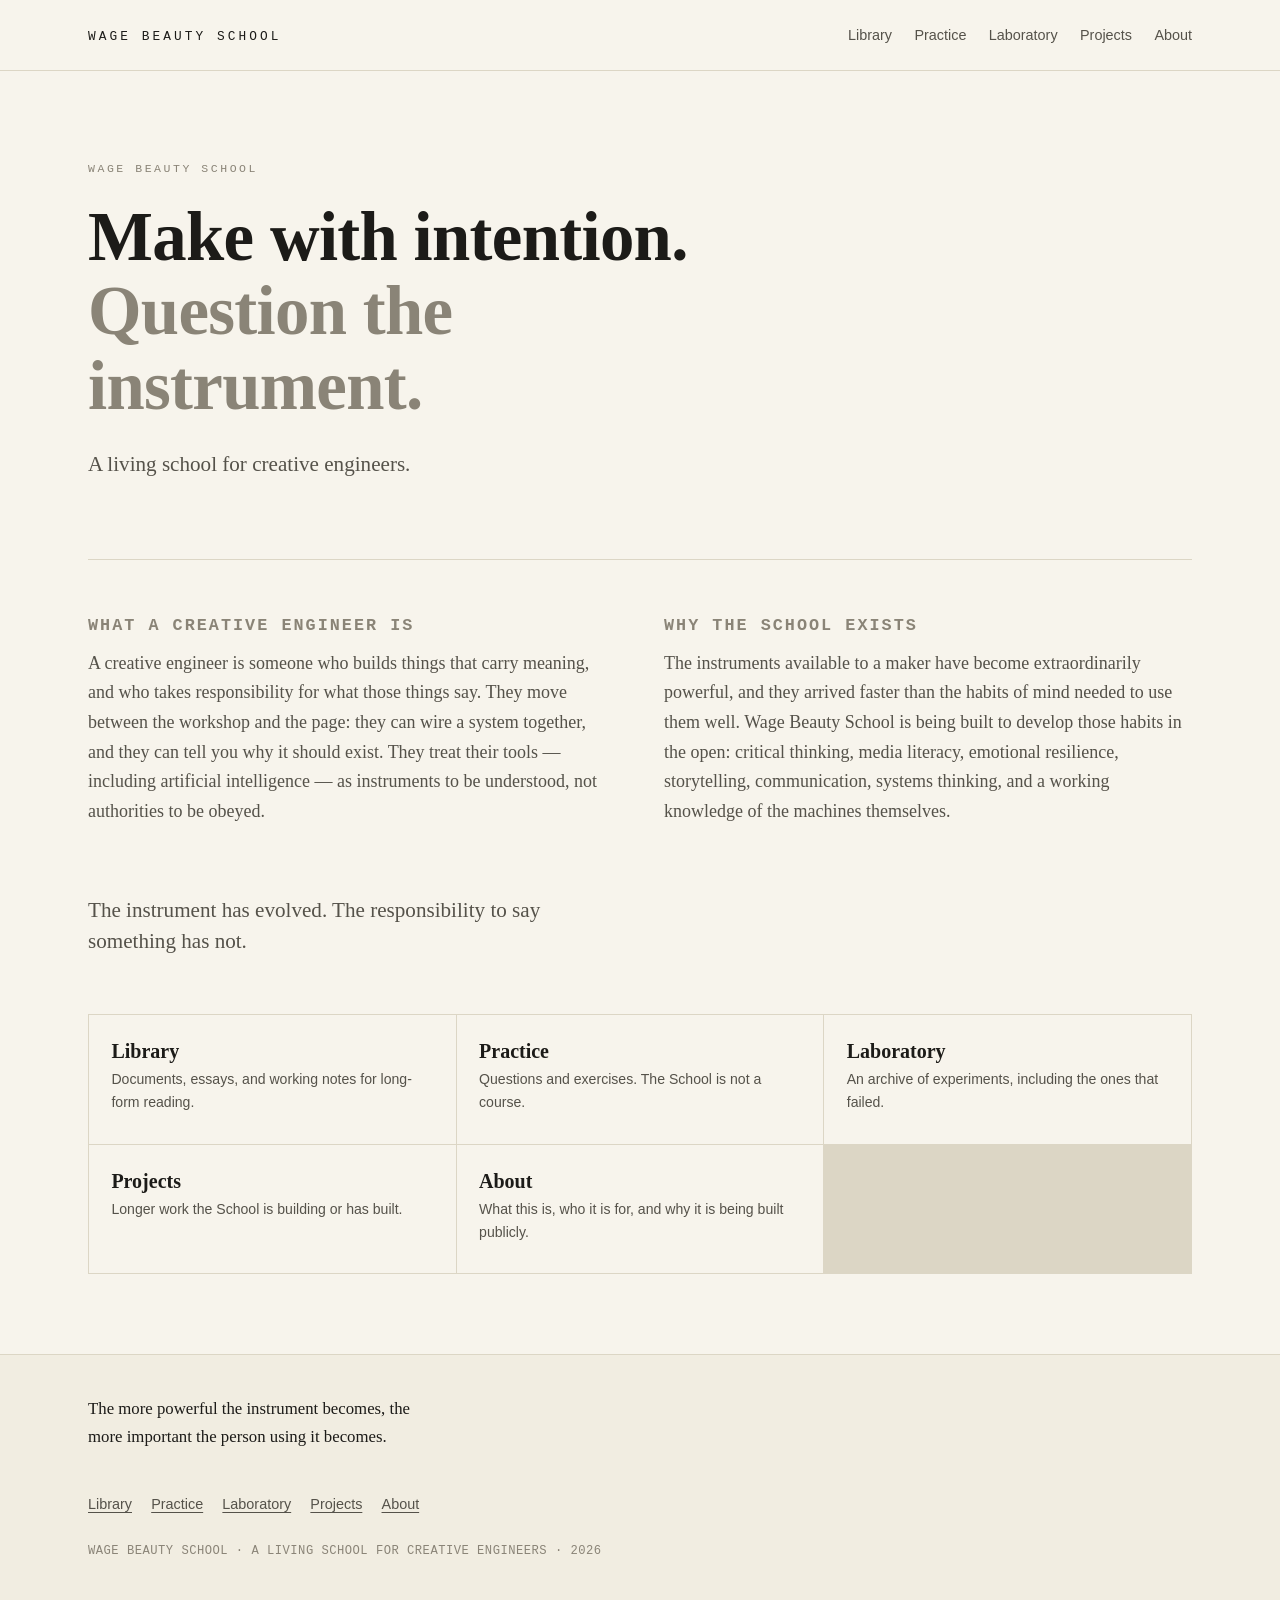
==== index.html @ 3e900251 "Build the first digital home of Wage Beauty School Static-first site: hand-written HTML, one stylesh" ====
<!DOCTYPE html>
<html lang="en" class="no-js">
<head>
  <meta charset="utf-8">
  <meta name="viewport" content="width=device-width, initial-scale=1">
  <link rel="icon" href="favicon.svg" type="image/svg+xml">
  <title>Wage Beauty School</title>
  <meta name="description" content="A living school for creative engineers — concerned with critical thinking, media literacy, emotional resilience, storytelling, systems thinking, and the responsible use of powerful instruments.">
  <link rel="stylesheet" href="css/style.css">
  <script>document.documentElement.classList.replace("no-js", "js");</script>
</head>
<body>
  <a class="skip-link" href="#main">Skip to content</a>

  <header class="site-header">
    <div class="site-header__inner">
      <a class="wordmark" href="index.html">Wage Beauty School</a>
      <button class="nav-toggle" type="button" aria-expanded="false" aria-controls="site-nav">Menu</button>
      <nav class="site-nav" id="site-nav" aria-label="Primary">
        <ul>
          <li><a href="library.html">Library</a></li>
          <li><a href="practice.html">Practice</a></li>
          <li><a href="laboratory.html">Laboratory</a></li>
          <li><a href="projects.html">Projects</a></li>
          <li><a href="about.html">About</a></li>
        </ul>
      </nav>
    </div>
  </header>

  <main id="main">
    <div class="wrap">
      <section class="hero">
        <p class="kicker">Wage Beauty School</p>
        <h1>Make with intention.<span class="soft">Question the instrument.</span></h1>
        <p class="lede">A living school for creative engineers.</p>
      </section>

      <div class="home-grid">
        <div class="home-block">
          <h2>What a creative engineer is</h2>
          <p>A creative engineer is someone who builds things that carry meaning, and who
          takes responsibility for what those things say. They move between the workshop and
          the page: they can wire a system together, and they can tell you why it should
          exist. They treat their tools — including artificial intelligence — as instruments
          to be understood, not authorities to be obeyed.</p>
        </div>
        <div class="home-block">
          <h2>Why the School exists</h2>
          <p>The instruments available to a maker have become extraordinarily powerful, and
          they arrived faster than the habits of mind needed to use them well. Wage Beauty
          School is being built to develop those habits in the open: critical thinking, media
          literacy, emotional resilience, storytelling, communication, systems thinking, and
          a working knowledge of the machines themselves.</p>
        </div>
      </div>

      <p class="lede pull">
        The instrument has evolved. The responsibility to say something has not.
      </p>

      <nav class="nav-cards" aria-label="Sections of the School">
        <a class="nav-card" href="library.html">
          <h3>Library</h3>
          <p>Documents, essays, and working notes for long-form reading.</p>
        </a>
        <a class="nav-card" href="practice.html">
          <h3>Practice</h3>
          <p>Questions and exercises. The School is not a course.</p>
        </a>
        <a class="nav-card" href="laboratory.html">
          <h3>Laboratory</h3>
          <p>An archive of experiments, including the ones that failed.</p>
        </a>
        <a class="nav-card" href="projects.html">
          <h3>Projects</h3>
          <p>Longer work the School is building or has built.</p>
        </a>
        <a class="nav-card" href="about.html">
          <h3>About</h3>
          <p>What this is, who it is for, and why it is being built publicly.</p>
        </a>
      </nav>
    </div>
  </main>

  <footer class="site-footer">
    <div class="site-footer__inner">
      <p class="creed">The more powerful the instrument becomes, the more important the person using it becomes.</p>
      <nav aria-label="Footer">
        <ul>
          <li><a href="library.html">Library</a></li>
          <li><a href="practice.html">Practice</a></li>
          <li><a href="laboratory.html">Laboratory</a></li>
          <li><a href="projects.html">Projects</a></li>
          <li><a href="about.html">About</a></li>
        </ul>
      </nav>
      <p class="meta-line">Wage Beauty School · A living school for creative engineers · <span data-year>2026</span></p>
    </div>
  </footer>

  <script src="js/main.js"></script>
</body>
</html>
---- css/style.css ----
/* =========================================================================
   Wage Beauty School — stylesheet
   One file. Plain CSS. No build step. Edit freely.
   Sections: tokens · reset · typography · layout · header · footer ·
             prose · listings · filters · entry · home · utilities · print
   ========================================================================= */

/* ---------- tokens ------------------------------------------------------- */
:root {
  --paper:       #f7f4ec;
  --paper-panel: #f1ede1;
  --paper-sink:  #ebe6d8;
  --ink:         #1c1b18;
  --ink-soft:    #55524a;
  --ink-faint:   #8a8477;
  --rule:        #dcd6c5;
  --rule-strong: #c7c0aa;
  --accent:      #8a3324;
  --accent-weak: #a8503f;
  --focus:       #1f5fae;

  --serif: "Iowan Old Style", "Palatino Linotype", Palatino, "Book Antiqua", Georgia, "Times New Roman", serif;
  --sans:  "Inter", -apple-system, BlinkMacSystemFont, "Segoe UI", Roboto, "Helvetica Neue", Arial, sans-serif;
  --mono:  "SFMono-Regular", "SF Mono", "JetBrains Mono", Menlo, Consolas, "Liberation Mono", monospace;

  --measure: 66ch;
  --page-max: 72rem;
  --step: 1.5rem;

  color-scheme: light dark;
}

@media (prefers-color-scheme: dark) {
  :root {
    --paper:       #15140f;
    --paper-panel: #1d1b14;
    --paper-sink:  #24211a;
    --ink:         #e9e4d5;
    --ink-soft:    #ada695;
    --ink-faint:   #7c7666;
    --rule:        #322e24;
    --rule-strong: #423d30;
    --accent:      #dc8b70;
    --accent-weak: #c9765b;
    --focus:       #7db3f0;
  }
}

/* ---------- reset ------------------------------------------------------- */
*, *::before, *::after { box-sizing: border-box; }
html { -webkit-text-size-adjust: 100%; }
body {
  margin: 0;
  background: var(--paper);
  color: var(--ink);
  font-family: var(--serif);
  font-size: 1.125rem;
  line-height: 1.65;
  font-kerning: normal;
  text-rendering: optimizeLegibility;
  -webkit-font-smoothing: antialiased;
}
h1, h2, h3, h4, h5, h6 { font-weight: 600; line-height: 1.15; margin: 0 0 0.5em; }
p { margin: 0 0 1.1em; }
img { max-width: 100%; height: auto; }
a { color: inherit; text-decoration-thickness: 1px; text-underline-offset: 0.18em; }
a:hover { color: var(--accent); }
:focus-visible {
  outline: 2px solid var(--focus);
  outline-offset: 3px;
  border-radius: 1px;
}
hr {
  border: 0;
  border-top: 1px solid var(--rule);
  margin: var(--step) 0;
}
::selection { background: var(--accent); color: var(--paper); }

/* ---------- typographic helpers -------------------------------------- */
.kicker {
  font-family: var(--mono);
  font-size: 0.72rem;
  letter-spacing: 0.22em;
  text-transform: uppercase;
  color: var(--ink-faint);
  margin: 0 0 1.4rem;
}
.lede {
  font-size: 1.32rem;
  line-height: 1.5;
  color: var(--ink-soft);
}
.meta-line {
  font-family: var(--mono);
  font-size: 0.76rem;
  letter-spacing: 0.04em;
  color: var(--ink-faint);
  text-transform: uppercase;
}

/* ---------- layout --------------------------------------------------- */
.skip-link {
  position: absolute;
  left: -999px;
  top: 0;
  background: var(--ink);
  color: var(--paper);
  padding: 0.6rem 1rem;
  font-family: var(--sans);
  font-size: 0.9rem;
  z-index: 100;
}
.skip-link:focus { left: 0.5rem; top: 0.5rem; }

.wrap {
  width: 100%;
  max-width: var(--page-max);
  margin: 0 auto;
  padding: 0 1.5rem;
}
.wrap--reading { max-width: 44rem; }

main { display: block; padding: 3.5rem 0 5rem; }

.section-rule {
  border: 0;
  border-top: 1px solid var(--rule);
  margin: 3rem 0;
}

/* ---------- header / nav ------------------------------------------- */
.site-header {
  border-bottom: 1px solid var(--rule);
  background: var(--paper);
}
.site-header__inner {
  display: flex;
  align-items: baseline;
  justify-content: space-between;
  gap: 1.5rem;
  padding: 1.25rem 1.5rem;
  max-width: var(--page-max);
  margin: 0 auto;
  flex-wrap: wrap;
}
.wordmark {
  font-family: var(--mono);
  font-size: 0.8rem;
  letter-spacing: 0.24em;
  text-transform: uppercase;
  text-decoration: none;
  color: var(--ink);
  white-space: nowrap;
}
.wordmark:hover { color: var(--accent); }

.site-nav ul {
  list-style: none;
  display: flex;
  gap: 1.4rem;
  margin: 0;
  padding: 0;
  flex-wrap: wrap;
}
.site-nav a {
  font-family: var(--sans);
  font-size: 0.9rem;
  text-decoration: none;
  color: var(--ink-soft);
  padding-bottom: 2px;
  border-bottom: 1px solid transparent;
}
.site-nav a:hover { color: var(--accent); }
.site-nav a[aria-current="page"] {
  color: var(--ink);
  border-bottom-color: var(--accent);
}

.nav-toggle { display: none; }

/* ---------- footer ------------------------------------------------- */
.site-footer {
  border-top: 1px solid var(--rule);
  background: var(--paper-panel);
  font-family: var(--sans);
  font-size: 0.9rem;
  color: var(--ink-soft);
}
.site-footer__inner {
  max-width: var(--page-max);
  margin: 0 auto;
  padding: 2.5rem 1.5rem 3rem;
  display: grid;
  gap: 1.5rem;
}
.site-footer .creed {
  font-family: var(--serif);
  font-size: 1.05rem;
  color: var(--ink);
  max-width: 40ch;
}
.site-footer nav ul {
  list-style: none;
  margin: 0;
  padding: 0;
  display: flex;
  flex-wrap: wrap;
  gap: 1.2rem;
}
.site-footer a { color: var(--ink-soft); }

/* ---------- prose (long-form reading) ---------------------------- */
.prose {
  max-width: var(--measure);
}
.prose > * + * { margin-top: 1.1em; }
.prose h2 {
  font-size: 1.5rem;
  margin-top: 2.4em;
  padding-top: 0.2em;
}
.prose h3 {
  font-size: 1.2rem;
  margin-top: 2em;
}
.prose h2:first-child, .prose h3:first-child { margin-top: 0; }
.prose a { color: var(--accent); }
.prose blockquote {
  margin: 1.6em 0;
  padding-left: 1.2rem;
  border-left: 2px solid var(--accent);
  color: var(--ink-soft);
  font-style: italic;
}
.prose ul, .prose ol { padding-left: 1.3rem; }
.prose li { margin: 0.3em 0; }
.prose li::marker { color: var(--ink-faint); }
.prose code {
  font-family: var(--mono);
  font-size: 0.86em;
  background: var(--paper-sink);
  padding: 0.1em 0.35em;
  border-radius: 2px;
}
.prose pre {
  font-family: var(--mono);
  font-size: 0.85rem;
  line-height: 1.5;
  background: var(--paper-sink);
  border: 1px solid var(--rule);
  padding: 1rem 1.1rem;
  overflow-x: auto;
}
.prose pre code { background: none; padding: 0; }
.prose hr { margin: 2.4em 0; }
.prose img { border: 1px solid var(--rule); }

/* ---------- listings --------------------------------------------- */
.page-head { margin-bottom: 2.5rem; }
.page-head h1 { font-size: clamp(2rem, 5vw, 2.9rem); }
.page-head .lede { margin-top: 0.8rem; max-width: 46ch; }

.entry-list {
  list-style: none;
  margin: 0;
  padding: 0;
  border-top: 1px solid var(--rule);
}
.entry-card {
  border-bottom: 1px solid var(--rule);
  padding: 1.6rem 0;
}
.entry-card a.entry-card__link {
  text-decoration: none;
  display: block;
  color: inherit;
}
.entry-card a.entry-card__link:hover .entry-card__title {
  color: var(--accent);
  text-decoration: underline;
  text-underline-offset: 0.2em;
}
.entry-card__title {
  font-size: 1.4rem;
  margin: 0 0 0.35rem;
}
.entry-card__desc {
  margin: 0.5rem 0 0.7rem;
  color: var(--ink-soft);
  max-width: 60ch;
}
.entry-card__meta {
  display: flex;
  flex-wrap: wrap;
  gap: 0.5rem 1rem;
  align-items: center;
  font-family: var(--mono);
  font-size: 0.72rem;
  letter-spacing: 0.06em;
  text-transform: uppercase;
  color: var(--ink-faint);
}

/* status tag */
.tag {
  display: inline-block;
  font-family: var(--mono);
  font-size: 0.68rem;
  letter-spacing: 0.1em;
  text-transform: uppercase;
  padding: 0.18em 0.5em;
  border: 1px solid var(--rule-strong);
  color: var(--ink-soft);
  white-space: nowrap;
}
.tag--accent { border-color: var(--accent); color: var(--accent); }

/* ---------- filters / search ------------------------------------ */
.filters {
  display: grid;
  gap: 1.2rem;
  margin-bottom: 2rem;
  padding-bottom: 1.6rem;
  border-bottom: 1px solid var(--rule);
}
.search-field label {
  display: block;
  font-family: var(--mono);
  font-size: 0.72rem;
  letter-spacing: 0.12em;
  text-transform: uppercase;
  color: var(--ink-faint);
  margin-bottom: 0.45rem;
}
.search-field input {
  width: 100%;
  font-family: var(--serif);
  font-size: 1.05rem;
  padding: 0.6rem 0.7rem;
  background: var(--paper-panel);
  border: 1px solid var(--rule-strong);
  color: var(--ink);
}
.search-field input::placeholder { color: var(--ink-faint); }

.category-filter {
  display: flex;
  flex-wrap: wrap;
  gap: 0.5rem;
}
.category-filter button {
  font-family: var(--sans);
  font-size: 0.82rem;
  padding: 0.35rem 0.7rem;
  background: transparent;
  border: 1px solid var(--rule-strong);
  color: var(--ink-soft);
  cursor: pointer;
}
.category-filter button:hover { border-color: var(--ink-soft); color: var(--ink); }
.category-filter button[aria-pressed="true"] {
  background: var(--ink);
  border-color: var(--ink);
  color: var(--paper);
}

.result-count {
  font-family: var(--mono);
  font-size: 0.74rem;
  letter-spacing: 0.06em;
  text-transform: uppercase;
  color: var(--ink-faint);
  margin-bottom: 1rem;
}
.empty-state {
  padding: 2.5rem 0;
  color: var(--ink-soft);
  font-style: italic;
}

/* ---------- single entry --------------------------------------- */
.entry-header {
  margin-bottom: 2.5rem;
  padding-bottom: 1.8rem;
  border-bottom: 1px solid var(--rule);
}
.entry-header h1 {
  font-size: clamp(1.9rem, 4.5vw, 2.7rem);
  margin-bottom: 0.9rem;
}
.entry-header .dl {
  display: grid;
  grid-template-columns: max-content 1fr;
  gap: 0.35rem 1.2rem;
  font-family: var(--mono);
  font-size: 0.76rem;
  letter-spacing: 0.04em;
  text-transform: uppercase;
  color: var(--ink-faint);
  margin: 1.2rem 0 0;
}
.entry-header .dl dt { color: var(--ink-faint); }
.entry-header .dl dd { margin: 0; color: var(--ink-soft); }

.related {
  margin-top: 3.5rem;
  padding-top: 1.8rem;
  border-top: 1px solid var(--rule);
}
.related h2 {
  font-family: var(--mono);
  font-size: 0.78rem;
  letter-spacing: 0.14em;
  text-transform: uppercase;
  color: var(--ink-faint);
  margin-bottom: 1rem;
}
.related ul { list-style: none; margin: 0; padding: 0; }
.related li { padding: 0.55rem 0; border-bottom: 1px solid var(--rule); }
.related li:first-child { border-top: 1px solid var(--rule); }
.related a { text-decoration: none; color: var(--ink); }
.related a:hover { color: var(--accent); text-decoration: underline; }
.related .related__where {
  font-family: var(--mono);
  font-size: 0.68rem;
  letter-spacing: 0.08em;
  text-transform: uppercase;
  color: var(--ink-faint);
  margin-left: 0.5rem;
}

.back-link {
  font-family: var(--sans);
  font-size: 0.88rem;
  text-decoration: none;
  color: var(--ink-soft);
  display: inline-block;
  margin-bottom: 2rem;
}
.back-link:hover { color: var(--accent); }
.back-link::before { content: "\2190\00a0"; }

/* ---------- home ---------------------------------------------- */
.hero {
  padding: 2rem 0 3.5rem;
  border-bottom: 1px solid var(--rule);
}
.hero h1 {
  font-size: clamp(2.4rem, 7vw, 4.3rem);
  line-height: 1.08;
  letter-spacing: -0.01em;
  margin: 0;
  max-width: 18ch;
}
.hero h1 .soft { color: var(--ink-faint); display: block; }
.hero .lede { margin-top: 1.6rem; max-width: 42ch; }
.pull { margin-top: 3rem; max-width: 44ch; }

.home-grid {
  display: grid;
  gap: 2.5rem 3rem;
  grid-template-columns: 1fr;
  margin-top: 3.5rem;
}
@media (min-width: 46rem) {
  .home-grid { grid-template-columns: 1fr 1fr; }
}
.home-block h2 {
  font-size: 1.05rem;
  font-family: var(--mono);
  letter-spacing: 0.12em;
  text-transform: uppercase;
  color: var(--ink-faint);
  margin-bottom: 0.8rem;
}
.home-block p { color: var(--ink-soft); }

.nav-cards {
  display: grid;
  gap: 1px;
  background: var(--rule);
  border: 1px solid var(--rule);
  margin-top: 3.5rem;
}
@media (min-width: 40rem) {
  .nav-cards { grid-template-columns: repeat(3, 1fr); }
}
.nav-card {
  background: var(--paper);
  padding: 1.6rem 1.4rem 1.8rem;
  text-decoration: none;
  color: inherit;
  display: block;
}
.nav-card:hover { background: var(--paper-panel); }
.nav-card h3 {
  font-size: 1.25rem;
  margin: 0 0 0.3rem;
}
.nav-card:hover h3 { color: var(--accent); }
.nav-card p {
  margin: 0;
  font-family: var(--sans);
  font-size: 0.88rem;
  color: var(--ink-soft);
}

/* ---------- utilities --------------------------------------- */
.stack > * + * { margin-top: var(--step); }
.muted { color: var(--ink-soft); }
.center { text-align: center; }
.nowrap { white-space: nowrap; }

/* ---------- responsive nav -------------------------------- */
/* Without JS the full nav stays visible (it just wraps). The compact
   toggle menu is only used when JS is active (html.js). */
@media (max-width: 40rem) {
  .site-header__inner { flex-wrap: wrap; }
  .js .nav-toggle {
    display: inline-flex;
    align-items: center;
    gap: 0.4rem;
    background: transparent;
    border: 1px solid var(--rule-strong);
    color: var(--ink);
    font-family: var(--sans);
    font-size: 0.85rem;
    padding: 0.35rem 0.6rem;
    cursor: pointer;
  }
  .js .site-nav {
    display: none;
    flex-basis: 100%;
    width: 100%;
  }
  .js .site-nav.is-open { display: block; }
  .site-nav ul {
    flex-direction: column;
    gap: 0;
    padding: 0.5rem 0 0.75rem;
  }
  .site-nav li { border-top: 1px solid var(--rule); }
  .site-nav a {
    display: block;
    padding: 0.75rem 0;
    font-size: 1rem;
  }
}

/* ---------- motion ---------------------------------------- */
@media (prefers-reduced-motion: reduce) {
  * { animation-duration: 0.01ms !important; transition-duration: 0.01ms !important; }
}

/* ---------- print ---------------------------------------- */
@media print {
  .site-header, .site-footer, .back-link, .related, .nav-toggle { display: none; }
  body { background: #fff; color: #000; font-size: 11pt; }
  .prose { max-width: none; }
}
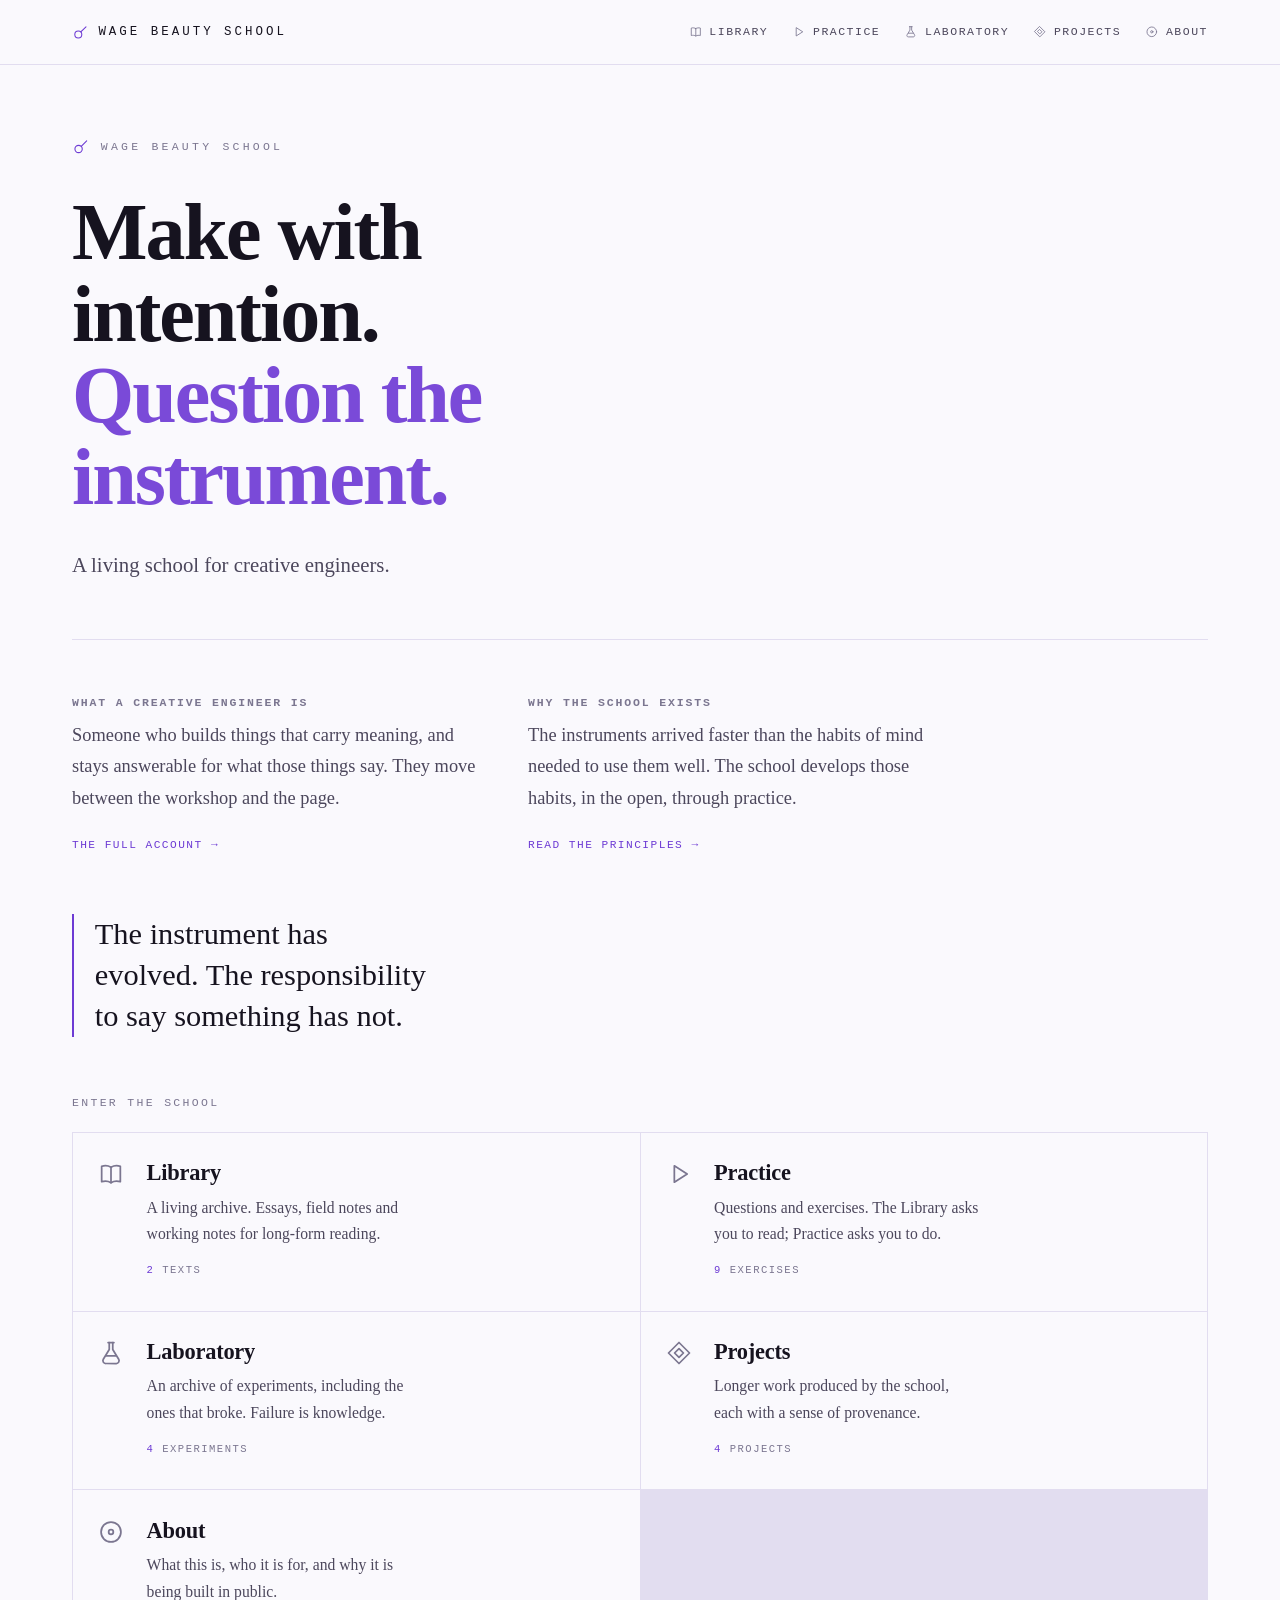
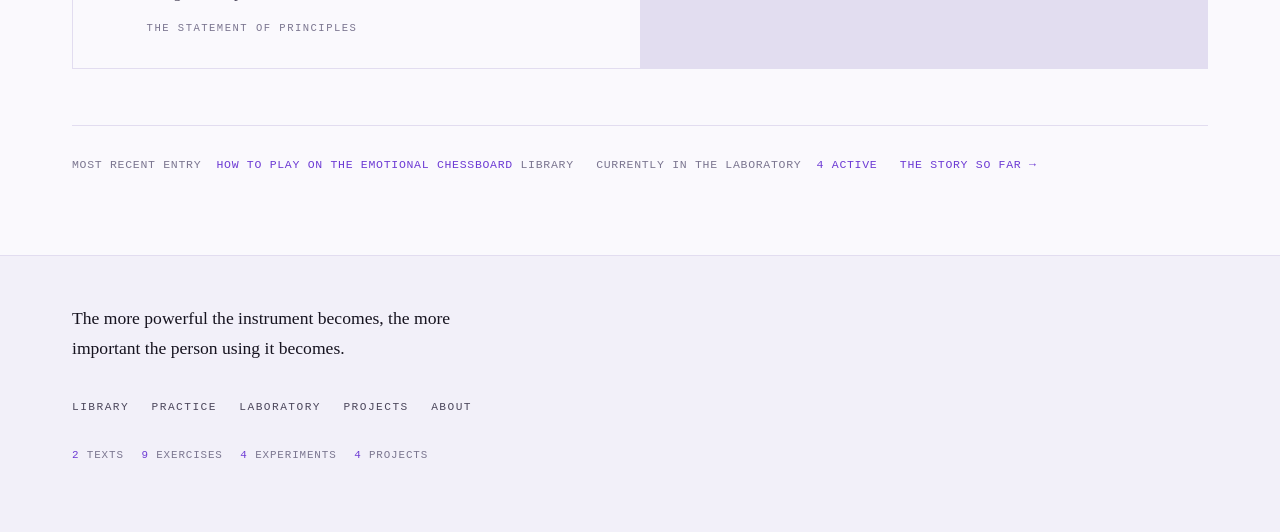
==== commit ebe91cb7: "The Second School: first bloom The first deliberate evolution. Same architecture, content and princi" ====
--- a/index.html
+++ b/index.html
@@ -4,6 +4,7 @@
   <meta charset="utf-8">
   <meta name="viewport" content="width=device-width, initial-scale=1">
   <link rel="icon" href="favicon.svg" type="image/svg+xml">
+  <meta name="theme-color" content="#0c0b10">
   <title>Wage Beauty School</title>
   <meta name="description" content="A living school for creative engineers — concerned with critical thinking, media literacy, emotional resilience, storytelling, systems thinking, and the responsible use of powerful instruments.">
   <link rel="stylesheet" href="css/style.css">
@@ -14,15 +15,15 @@
 
   <header class="site-header">
     <div class="site-header__inner">
-      <a class="wordmark" href="index.html">Wage Beauty School</a>
+      <a class="wordmark" href="index.html"><svg class="sigil" aria-hidden="true"><use href="#s-instrument"></use></svg>Wage Beauty School</a>
       <button class="nav-toggle" type="button" aria-expanded="false" aria-controls="site-nav">Menu</button>
       <nav class="site-nav" id="site-nav" aria-label="Primary">
         <ul>
-          <li><a href="library.html">Library</a></li>
-          <li><a href="practice.html">Practice</a></li>
-          <li><a href="laboratory.html">Laboratory</a></li>
-          <li><a href="projects.html">Projects</a></li>
-          <li><a href="about.html">About</a></li>
+          <li><a href="library.html"><svg class="sigil" aria-hidden="true"><use href="#s-library"></use></svg>Library</a></li>
+          <li><a href="practice.html"><svg class="sigil" aria-hidden="true"><use href="#s-practice"></use></svg>Practice</a></li>
+          <li><a href="laboratory.html"><svg class="sigil" aria-hidden="true"><use href="#s-laboratory"></use></svg>Laboratory</a></li>
+          <li><a href="projects.html"><svg class="sigil" aria-hidden="true"><use href="#s-projects"></use></svg>Projects</a></li>
+          <li><a href="about.html"><svg class="sigil" aria-hidden="true"><use href="#s-about"></use></svg>About</a></li>
         </ul>
       </nav>
     </div>
@@ -30,57 +31,71 @@
 
   <main id="main">
     <div class="wrap">
-      <section class="hero">
-        <p class="kicker">Wage Beauty School</p>
-        <h1>Make with intention.<span class="soft">Question the instrument.</span></h1>
-        <p class="lede">A living school for creative engineers.</p>
+      <section class="hall">
+        <p class="hall__id"><svg class="sigil" aria-hidden="true"><use href="#s-instrument"></use></svg>Wage Beauty School</p>
+
+        <h1 class="display">Make with intention.<span class="soft">Question the instrument.</span></h1>
+        <p class="hall__sub">A living school for creative engineers.</p>
+
+        <hr class="hall__pause">
+
+        <div class="hall__idea">
+          <div>
+            <h2>What a creative engineer is</h2>
+            <p>Someone who builds things that carry meaning, and stays answerable for
+            what those things say. They move between the workshop and the page.</p>
+            <a class="more" href="about.html">The full account &rarr;</a>
+          </div>
+          <div>
+            <h2>Why the school exists</h2>
+            <p>The instruments arrived faster than the habits of mind needed to use
+            them well. The school develops those habits, in the open, through practice.</p>
+            <a class="more" href="about.html">Read the principles &rarr;</a>
+          </div>
+        </div>
+
+        <p class="hall__creed">The instrument has evolved. The responsibility to say something has not.</p>
+
+        <p class="hall__enter">Enter the school</p>
+        <nav class="rooms" aria-label="The rooms of the school">
+          <a class="room" href="library.html">
+            <span class="room__sigil"><svg class="sigil" aria-hidden="true"><use href="#s-library"></use></svg></span>
+            <h3 class="room__name">Library</h3>
+            <p class="room__line">A living archive. Essays, field notes and working notes for long-form reading.</p>
+            <p class="room__count"><b data-count="library">&mdash;</b> texts</p>
+          </a>
+          <a class="room" href="practice.html">
+            <span class="room__sigil"><svg class="sigil" aria-hidden="true"><use href="#s-practice"></use></svg></span>
+            <h3 class="room__name">Practice</h3>
+            <p class="room__line">Questions and exercises. The Library asks you to read; Practice asks you to do.</p>
+            <p class="room__count"><b data-count="practice">&mdash;</b> exercises</p>
+          </a>
+          <a class="room" href="laboratory.html">
+            <span class="room__sigil"><svg class="sigil" aria-hidden="true"><use href="#s-laboratory"></use></svg></span>
+            <h3 class="room__name">Laboratory</h3>
+            <p class="room__line">An archive of experiments, including the ones that broke. Failure is knowledge.</p>
+            <p class="room__count"><b data-count="laboratory">&mdash;</b> experiments</p>
+          </a>
+          <a class="room" href="projects.html">
+            <span class="room__sigil"><svg class="sigil" aria-hidden="true"><use href="#s-projects"></use></svg></span>
+            <h3 class="room__name">Projects</h3>
+            <p class="room__line">Longer work produced by the school, each with a sense of provenance.</p>
+            <p class="room__count"><b data-count="projects">&mdash;</b> projects</p>
+          </a>
+          <a class="room" href="about.html">
+            <span class="room__sigil"><svg class="sigil" aria-hidden="true"><use href="#s-about"></use></svg></span>
+            <h3 class="room__name">About</h3>
+            <p class="room__line">What this is, who it is for, and why it is being built in public.</p>
+            <p class="room__count">The statement of principles</p>
+          </a>
+        </nav>
+
+        <div class="hall__depth">
+          <span data-recent>Most recent entry &nbsp;<b data-recent-title>&mdash;</b> <span data-recent-where></span></span>
+          <span>Currently in the laboratory &nbsp;<b><span data-lab-active>&mdash;</span> active</b></span>
+          <span><a href="about.html">The story so far &rarr;</a></span>
+        </div>
       </section>
-
-      <div class="home-grid">
-        <div class="home-block">
-          <h2>What a creative engineer is</h2>
-          <p>A creative engineer is someone who builds things that carry meaning, and who
-          takes responsibility for what those things say. They move between the workshop and
-          the page: they can wire a system together, and they can tell you why it should
-          exist. They treat their tools — including artificial intelligence — as instruments
-          to be understood, not authorities to be obeyed.</p>
-        </div>
-        <div class="home-block">
-          <h2>Why the School exists</h2>
-          <p>The instruments available to a maker have become extraordinarily powerful, and
-          they arrived faster than the habits of mind needed to use them well. Wage Beauty
-          School is being built to develop those habits in the open: critical thinking, media
-          literacy, emotional resilience, storytelling, communication, systems thinking, and
-          a working knowledge of the machines themselves.</p>
-        </div>
-      </div>
-
-      <p class="lede pull">
-        The instrument has evolved. The responsibility to say something has not.
-      </p>
-
-      <nav class="nav-cards" aria-label="Sections of the School">
-        <a class="nav-card" href="library.html">
-          <h3>Library</h3>
-          <p>Documents, essays, and working notes for long-form reading.</p>
-        </a>
-        <a class="nav-card" href="practice.html">
-          <h3>Practice</h3>
-          <p>Questions and exercises. The School is not a course.</p>
-        </a>
-        <a class="nav-card" href="laboratory.html">
-          <h3>Laboratory</h3>
-          <p>An archive of experiments, including the ones that failed.</p>
-        </a>
-        <a class="nav-card" href="projects.html">
-          <h3>Projects</h3>
-          <p>Longer work the School is building or has built.</p>
-        </a>
-        <a class="nav-card" href="about.html">
-          <h3>About</h3>
-          <p>What this is, who it is for, and why it is being built publicly.</p>
-        </a>
-      </nav>
     </div>
   </main>
 
@@ -96,10 +111,13 @@
           <li><a href="about.html">About</a></li>
         </ul>
       </nav>
-      <p class="meta-line">Wage Beauty School · A living school for creative engineers · <span data-year>2026</span></p>
+      <p class="pulse" data-pulse><span>Wage Beauty School &middot; a living school for creative engineers</span></p>
     </div>
   </footer>
 
+  <script src="js/sigils.js"></script>
+  <script src="js/data.js"></script>
+  <script src="js/pulse.js"></script>
   <script src="js/main.js"></script>
 </body>
 </html>
--- a/css/style.css
+++ b/css/style.css
@@ -1,61 +1,79 @@
 /* =========================================================================
-   Wage Beauty School — stylesheet
-   One file. Plain CSS. No build step. Edit freely.
-   Sections: tokens · reset · typography · layout · header · footer ·
-             prose · listings · filters · entry · home · utilities · print
+   Wage Beauty School — the Second School
+   One stylesheet. Plain CSS. No build step. Edit freely.
+
+   Three voices:
+     DISPLAY   — the school's serif, at scale, for identity and titles
+     BODY      — the same serif, for comfortable long-form reading
+     METADATA  — monospace, uppercase, letter-spaced: numbers, dates,
+                 states, instruments, catalogue marks, marginalia
+
+   Colour: ink-black ground, graphite text, one purple. Dark is the
+   school's own light; a daylight-archive variant follows the reader's
+   system setting.
+   Sections: tokens · reset · voices · marks · layout · header · footer ·
+             rooms · listings · filters · entry · marginalia · prose ·
+             home · reveal · utilities · responsive · motion · print
    ========================================================================= */
 
-/* ---------- tokens ------------------------------------------------------- */
+/* ---------- tokens : dark is the school's own light -------------------- */
 :root {
-  --paper:       #f7f4ec;
-  --paper-panel: #f1ede1;
-  --paper-sink:  #ebe6d8;
-  --ink:         #1c1b18;
-  --ink-soft:    #55524a;
-  --ink-faint:   #8a8477;
-  --rule:        #dcd6c5;
-  --rule-strong: #c7c0aa;
-  --accent:      #8a3324;
-  --accent-weak: #a8503f;
-  --focus:       #1f5fae;
+  --paper:       #0c0b10;   /* the ground */
+  --paper-panel: #131119;   /* a raised surface */
+  --paper-sink:  #1a1723;   /* an inset surface, code, wells */
+  --ink:         #e9e7f0;   /* primary text */
+  --ink-soft:    #a6a2b6;   /* secondary text */
+  --ink-faint:   #706c83;   /* marginalia, catalogue marks */
+  --rule:        #262232;   /* hairlines, like faint graph paper */
+  --rule-strong: #3a3450;   /* borders that need to be seen */
+  --accent:      #b79cff;   /* the one purple, for reading contrast */
+  --accent-deep: #7c3aed;   /* the one purple, for fills and edges */
+  --accent-weak: #8b74d6;
+  --focus:       #b79cff;
+  --sel:         rgba(124, 58, 237, 0.35);
 
   --serif: "Iowan Old Style", "Palatino Linotype", Palatino, "Book Antiqua", Georgia, "Times New Roman", serif;
   --sans:  "Inter", -apple-system, BlinkMacSystemFont, "Segoe UI", Roboto, "Helvetica Neue", Arial, sans-serif;
   --mono:  "SFMono-Regular", "SF Mono", "JetBrains Mono", Menlo, Consolas, "Liberation Mono", monospace;
 
-  --measure: 66ch;
-  --page-max: 72rem;
+  --measure: 40rem;         /* reading column */
+  --page-max: 74rem;
   --step: 1.5rem;
-
-  color-scheme: light dark;
-}
-
-@media (prefers-color-scheme: dark) {
+  --t: 130ms cubic-bezier(0.4, 0, 0.2, 1);
+
+  color-scheme: dark light;
+}
+
+/* daylight-archive variant */
+@media (prefers-color-scheme: light) {
   :root {
-    --paper:       #15140f;
-    --paper-panel: #1d1b14;
-    --paper-sink:  #24211a;
-    --ink:         #e9e4d5;
-    --ink-soft:    #ada695;
-    --ink-faint:   #7c7666;
-    --rule:        #322e24;
-    --rule-strong: #423d30;
-    --accent:      #dc8b70;
-    --accent-weak: #c9765b;
-    --focus:       #7db3f0;
+    --paper:       #faf9fd;
+    --paper-panel: #f2f0f9;
+    --paper-sink:  #ebe8f5;
+    --ink:         #16131f;
+    --ink-soft:    #4c475c;
+    --ink-faint:   #7b7690;
+    --rule:        #e2ddf0;
+    --rule-strong: #cbc3e2;
+    --accent:      #6d3bd4;
+    --accent-deep: #6d3bd4;
+    --accent-weak: #7a4ad8;
+    --focus:       #6d3bd4;
+    --sel:         rgba(109, 59, 212, 0.16);
   }
 }
 
-/* ---------- reset ------------------------------------------------------- */
+/* ---------- reset ---------------------------------------------------- */
 *, *::before, *::after { box-sizing: border-box; }
-html { -webkit-text-size-adjust: 100%; }
+html { -webkit-text-size-adjust: 100%; scroll-behavior: smooth; }
+@media (prefers-reduced-motion: reduce) { html { scroll-behavior: auto; } }
 body {
   margin: 0;
   background: var(--paper);
   color: var(--ink);
   font-family: var(--serif);
-  font-size: 1.125rem;
-  line-height: 1.65;
+  font-size: 1.15rem;
+  line-height: 1.7;
   font-kerning: normal;
   text-rendering: optimizeLegibility;
   -webkit-font-smoothing: antialiased;
@@ -63,52 +81,96 @@
 h1, h2, h3, h4, h5, h6 { font-weight: 600; line-height: 1.15; margin: 0 0 0.5em; }
 p { margin: 0 0 1.1em; }
 img { max-width: 100%; height: auto; }
-a { color: inherit; text-decoration-thickness: 1px; text-underline-offset: 0.18em; }
+a { color: inherit; text-decoration-thickness: 1px; text-underline-offset: 0.2em; transition: color var(--t); }
 a:hover { color: var(--accent); }
-:focus-visible {
-  outline: 2px solid var(--focus);
-  outline-offset: 3px;
+:focus-visible { outline: 2px solid var(--focus); outline-offset: 3px; border-radius: 1px; }
+hr { border: 0; border-top: 1px solid var(--rule); margin: var(--step) 0; }
+::selection { background: var(--sel); }
+
+/* ---------- voices ------------------------------------------------- */
+.display {
+  font-family: var(--serif);
+  font-weight: 600;
+  line-height: 1.04;
+  letter-spacing: -0.02em;
+}
+.meta,
+.mark {
+  font-family: var(--mono);
+  font-size: 0.72rem;
+  letter-spacing: 0.14em;
+  text-transform: uppercase;
+  color: var(--ink-faint);
+}
+.kicker {
+  font-family: var(--mono);
+  font-size: 0.7rem;
+  letter-spacing: 0.26em;
+  text-transform: uppercase;
+  color: var(--ink-faint);
+  margin: 0 0 1.6rem;
+}
+.lede {
+  font-size: 1.3rem;
+  line-height: 1.55;
+  color: var(--ink-soft);
+}
+.muted { color: var(--ink-soft); }
+
+/* ---------- marks : catalogue numbers, states, instruments -------- */
+.mark {
+  display: inline-block;
+}
+.mark--num { color: var(--accent); }
+
+/* a state / status badge — a catalogue stamp, not a pill */
+.tag {
+  display: inline-flex;
+  align-items: center;
+  gap: 0.4em;
+  font-family: var(--mono);
+  font-size: 0.64rem;
+  letter-spacing: 0.16em;
+  text-transform: uppercase;
+  padding: 0.25em 0.55em;
+  border: 1px solid var(--rule-strong);
+  color: var(--ink-soft);
+  white-space: nowrap;
   border-radius: 1px;
 }
-hr {
-  border: 0;
-  border-top: 1px solid var(--rule);
-  margin: var(--step) 0;
-}
-::selection { background: var(--accent); color: var(--paper); }
-
-/* ---------- typographic helpers -------------------------------------- */
-.kicker {
-  font-family: var(--mono);
-  font-size: 0.72rem;
-  letter-spacing: 0.22em;
-  text-transform: uppercase;
-  color: var(--ink-faint);
-  margin: 0 0 1.4rem;
-}
-.lede {
-  font-size: 1.32rem;
-  line-height: 1.5;
-  color: var(--ink-soft);
-}
-.meta-line {
-  font-family: var(--mono);
-  font-size: 0.76rem;
-  letter-spacing: 0.04em;
-  color: var(--ink-faint);
-  text-transform: uppercase;
-}
-
-/* ---------- layout --------------------------------------------------- */
+.tag::before {
+  content: "";
+  width: 5px; height: 5px;
+  border-radius: 50%;
+  background: currentColor;
+  opacity: 0.6;
+}
+.tag--accent { border-color: var(--accent-weak); color: var(--accent); }
+.tag--accent::before { opacity: 1; }
+
+/* small sigil, sized to the text beside it */
+.sigil {
+  width: 1em;
+  height: 1em;
+  flex: none;
+  display: inline-block;
+  vertical-align: -0.12em;
+  color: var(--ink-faint);
+  transition: color var(--t);
+}
+.sigil--lg { width: 1.9rem; height: 1.9rem; }
+
+/* ---------- layout ---------------------------------------------- */
 .skip-link {
   position: absolute;
-  left: -999px;
-  top: 0;
-  background: var(--ink);
-  color: var(--paper);
+  left: -999px; top: 0;
+  background: var(--accent-deep);
+  color: #fff;
   padding: 0.6rem 1rem;
-  font-family: var(--sans);
-  font-size: 0.9rem;
+  font-family: var(--mono);
+  font-size: 0.8rem;
+  letter-spacing: 0.1em;
+  text-transform: uppercase;
   z-index: 100;
 }
 .skip-link:focus { left: 0.5rem; top: 0.5rem; }
@@ -122,400 +184,681 @@
 .wrap--reading { max-width: 44rem; }
 
 main { display: block; padding: 3.5rem 0 5rem; }
-
-.section-rule {
-  border: 0;
-  border-top: 1px solid var(--rule);
-  margin: 3rem 0;
-}
-
-/* ---------- header / nav ------------------------------------------- */
+.section-rule { border: 0; border-top: 1px solid var(--rule); margin: 3.5rem 0; }
+
+/* ---------- header / nav -------------------------------------- */
 .site-header {
   border-bottom: 1px solid var(--rule);
-  background: var(--paper);
+  background: color-mix(in srgb, var(--paper) 88%, transparent);
+  backdrop-filter: saturate(1.4) blur(6px);
+  position: sticky;
+  top: 0;
+  z-index: 40;
 }
 .site-header__inner {
   display: flex;
-  align-items: baseline;
+  align-items: center;
   justify-content: space-between;
   gap: 1.5rem;
-  padding: 1.25rem 1.5rem;
+  padding: 1rem 1.5rem;
   max-width: var(--page-max);
   margin: 0 auto;
   flex-wrap: wrap;
 }
 .wordmark {
   font-family: var(--mono);
-  font-size: 0.8rem;
+  font-size: 0.78rem;
   letter-spacing: 0.24em;
   text-transform: uppercase;
   text-decoration: none;
   color: var(--ink);
   white-space: nowrap;
+  display: inline-flex;
+  align-items: center;
+  gap: 0.6rem;
 }
 .wordmark:hover { color: var(--accent); }
+.wordmark .sigil { color: var(--accent); width: 1.05rem; height: 1.05rem; }
 
 .site-nav ul {
   list-style: none;
   display: flex;
-  gap: 1.4rem;
-  margin: 0;
-  padding: 0;
+  gap: 0.4rem 1.5rem;
+  margin: 0; padding: 0;
   flex-wrap: wrap;
 }
 .site-nav a {
-  font-family: var(--sans);
-  font-size: 0.9rem;
+  font-family: var(--mono);
+  font-size: 0.72rem;
+  letter-spacing: 0.13em;
+  text-transform: uppercase;
   text-decoration: none;
   color: var(--ink-soft);
-  padding-bottom: 2px;
+  padding: 0.35rem 0;
+  display: inline-flex;
+  align-items: center;
+  gap: 0.45rem;
   border-bottom: 1px solid transparent;
 }
-.site-nav a:hover { color: var(--accent); }
+.site-nav a .sigil { width: 0.85rem; height: 0.85rem; }
+.site-nav a:hover { color: var(--ink); }
+.site-nav a:hover .sigil { color: var(--accent); }
 .site-nav a[aria-current="page"] {
   color: var(--ink);
   border-bottom-color: var(--accent);
 }
+.site-nav a[aria-current="page"] .sigil { color: var(--accent); }
 
 .nav-toggle { display: none; }
 
-/* ---------- footer ------------------------------------------------- */
+/* ---------- footer ------------------------------------------- */
 .site-footer {
   border-top: 1px solid var(--rule);
   background: var(--paper-panel);
-  font-family: var(--sans);
-  font-size: 0.9rem;
-  color: var(--ink-soft);
 }
 .site-footer__inner {
   max-width: var(--page-max);
   margin: 0 auto;
-  padding: 2.5rem 1.5rem 3rem;
+  padding: 3rem 1.5rem 3.5rem;
   display: grid;
-  gap: 1.5rem;
+  gap: 1.6rem;
 }
 .site-footer .creed {
   font-family: var(--serif);
-  font-size: 1.05rem;
+  font-size: 1.1rem;
   color: var(--ink);
-  max-width: 40ch;
+  max-width: 44ch;
+  margin: 0;
 }
 .site-footer nav ul {
   list-style: none;
-  margin: 0;
-  padding: 0;
+  margin: 0; padding: 0;
   display: flex;
   flex-wrap: wrap;
-  gap: 1.2rem;
-}
-.site-footer a { color: var(--ink-soft); }
-
-/* ---------- prose (long-form reading) ---------------------------- */
-.prose {
-  max-width: var(--measure);
-}
-.prose > * + * { margin-top: 1.1em; }
+  gap: 0.6rem 1.4rem;
+}
+.site-footer nav a {
+  font-family: var(--mono);
+  font-size: 0.7rem;
+  letter-spacing: 0.13em;
+  text-transform: uppercase;
+  color: var(--ink-soft);
+  text-decoration: none;
+}
+.site-footer nav a:hover { color: var(--accent); }
+.site-footer .pulse {
+  font-family: var(--mono);
+  font-size: 0.68rem;
+  letter-spacing: 0.08em;
+  text-transform: uppercase;
+  color: var(--ink-faint);
+  display: flex;
+  flex-wrap: wrap;
+  gap: 0.3rem 1.1rem;
+}
+.site-footer .pulse b { color: var(--accent); font-weight: 400; }
+
+/* ---------- rooms : the school's index ---------------------- */
+.rooms {
+  display: grid;
+  gap: 1px;
+  background: var(--rule);
+  border: 1px solid var(--rule);
+  margin: 0;
+}
+@media (min-width: 42rem) {
+  .rooms { grid-template-columns: 1fr 1fr; }
+}
+.room {
+  background: var(--paper);
+  padding: 1.7rem 1.5rem 1.9rem;
+  text-decoration: none;
+  color: inherit;
+  display: grid;
+  grid-template-columns: 2.1rem 1fr;
+  gap: 0.2rem 1rem;
+  align-items: start;
+  position: relative;
+  transition: background var(--t);
+}
+.room::after {
+  content: "";
+  position: absolute;
+  left: 0; top: 0; bottom: 0;
+  width: 2px;
+  background: var(--accent-deep);
+  transform: scaleY(0);
+  transform-origin: top;
+  transition: transform var(--t);
+}
+.room:hover, .room:focus-visible { background: var(--paper-panel); }
+.room:hover::after, .room:focus-visible::after { transform: scaleY(1); }
+.room:hover .sigil { color: var(--accent); }
+.room__sigil { grid-row: 1 / span 3; }
+.room__sigil .sigil { width: 1.75rem; height: 1.75rem; }
+.room__name {
+  font-family: var(--serif);
+  font-size: 1.4rem;
+  font-weight: 600;
+  margin: 0;
+  letter-spacing: -0.01em;
+}
+.room:hover .room__name { color: var(--accent); }
+.room__line {
+  margin: 0.35rem 0 0;
+  font-size: 0.98rem;
+  color: var(--ink-soft);
+  max-width: 34ch;
+}
+.room__count {
+  margin: 0.7rem 0 0;
+  font-family: var(--mono);
+  font-size: 0.66rem;
+  letter-spacing: 0.14em;
+  text-transform: uppercase;
+  color: var(--ink-faint);
+}
+.room__count b { color: var(--accent); font-weight: 400; }
+
+/* ---------- listings : a living archive -------------------- */
+.page-head { margin-bottom: 2.5rem; }
+.page-head .room-tab {
+  display: inline-flex;
+  align-items: center;
+  gap: 0.6rem;
+  margin-bottom: 1.1rem;
+}
+.page-head .room-tab .sigil { width: 1.3rem; height: 1.3rem; color: var(--accent); }
+.page-head .room-tab span {
+  font-family: var(--mono);
+  font-size: 0.72rem;
+  letter-spacing: 0.2em;
+  text-transform: uppercase;
+  color: var(--ink-faint);
+}
+.page-head h1 {
+  font-family: var(--serif);
+  font-weight: 600;
+  font-size: clamp(2rem, 5vw, 3rem);
+  letter-spacing: -0.015em;
+  line-height: 1.08;
+}
+.page-head .lede { margin-top: 0.9rem; max-width: 46ch; }
+
+.archive-intro,
+.library-intro {
+  margin: 0 0 2.6rem;
+  padding-bottom: 2rem;
+  border-bottom: 1px solid var(--rule);
+  color: var(--ink-soft);
+}
+.archive-intro p, .library-intro p { margin: 0 0 0.9em; max-width: var(--measure); }
+.archive-intro em, .library-intro em { color: var(--ink); font-style: italic; }
+.archive-intro > :last-child, .library-intro > :last-child { margin-bottom: 0; }
+
+.entry-list {
+  list-style: none;
+  margin: 0; padding: 0;
+  border-top: 1px solid var(--rule);
+}
+.entry-card {
+  border-bottom: 1px solid var(--rule);
+  position: relative;
+  transition: background var(--t);
+}
+.entry-card:hover { background: var(--paper-panel); }
+.entry-card::after {
+  content: "";
+  position: absolute;
+  left: 0; top: 0; bottom: 0;
+  width: 2px;
+  background: var(--accent-deep);
+  transform: scaleY(0);
+  transform-origin: center;
+  transition: transform var(--t);
+}
+.entry-card:hover::after { transform: scaleY(1); }
+.entry-card > .entry-card__link,
+.entry-card > .entry-card__body {
+  display: block;
+  padding: 1.7rem 0 1.7rem 0.9rem;
+}
+.entry-card__link { text-decoration: none; color: inherit; }
+.entry-card__num {
+  font-family: var(--mono);
+  font-size: 0.66rem;
+  letter-spacing: 0.16em;
+  text-transform: uppercase;
+  color: var(--ink-faint);
+  display: block;
+  margin-bottom: 0.5rem;
+}
+.entry-card__num b { color: var(--accent); font-weight: 400; }
+.entry-card__title {
+  font-family: var(--serif);
+  font-weight: 600;
+  font-size: 1.4rem;
+  letter-spacing: -0.01em;
+  margin: 0 0 0.4rem;
+  transition: color var(--t);
+}
+.entry-card__link:hover .entry-card__title { color: var(--accent); }
+.entry-card__desc {
+  margin: 0.45rem 0 0.8rem;
+  color: var(--ink-soft);
+  max-width: 58ch;
+}
+.entry-card__meta {
+  display: flex;
+  flex-wrap: wrap;
+  gap: 0.55rem 1rem;
+  align-items: center;
+  font-family: var(--mono);
+  font-size: 0.68rem;
+  letter-spacing: 0.1em;
+  text-transform: uppercase;
+  color: var(--ink-faint);
+}
+
+/* ---------- filters / search ----------------------------- */
+.filters {
+  display: grid;
+  gap: 1.3rem;
+  margin-bottom: 2rem;
+  padding-bottom: 1.7rem;
+  border-bottom: 1px solid var(--rule);
+}
+.search-field label {
+  display: block;
+  font-family: var(--mono);
+  font-size: 0.7rem;
+  letter-spacing: 0.14em;
+  text-transform: uppercase;
+  color: var(--ink-faint);
+  margin-bottom: 0.5rem;
+}
+.search-field input {
+  width: 100%;
+  font-family: var(--serif);
+  font-size: 1.08rem;
+  padding: 0.65rem 0.75rem;
+  background: var(--paper-panel);
+  border: 1px solid var(--rule-strong);
+  color: var(--ink);
+  border-radius: 1px;
+  transition: border-color var(--t);
+}
+.search-field input:focus { border-color: var(--accent-weak); outline-offset: 1px; }
+.search-field input::placeholder { color: var(--ink-faint); }
+
+.category-filter {
+  display: flex;
+  flex-wrap: wrap;
+  gap: 0.5rem;
+}
+.category-filter button {
+  font-family: var(--mono);
+  font-size: 0.68rem;
+  letter-spacing: 0.08em;
+  text-transform: uppercase;
+  padding: 0.4rem 0.7rem;
+  background: transparent;
+  border: 1px solid var(--rule-strong);
+  color: var(--ink-soft);
+  cursor: pointer;
+  border-radius: 1px;
+  transition: border-color var(--t), color var(--t), background var(--t);
+}
+.category-filter button:hover { border-color: var(--accent-weak); color: var(--ink); }
+.category-filter button[aria-pressed="true"] {
+  background: var(--accent-deep);
+  border-color: var(--accent-deep);
+  color: #fff;
+}
+
+.result-count {
+  font-family: var(--mono);
+  font-size: 0.7rem;
+  letter-spacing: 0.1em;
+  text-transform: uppercase;
+  color: var(--ink-faint);
+  margin-bottom: 1rem;
+}
+.empty-state {
+  padding: 2.5rem 0;
+  color: var(--ink-soft);
+  font-style: italic;
+}
+
+/* ---------- single entry -------------------------------- */
+.entry-layout { max-width: 44rem; }
+.entry-main { min-width: 0; }
+
+.entry-header {
+  margin-bottom: 2.6rem;
+  padding-bottom: 1.9rem;
+  border-bottom: 1px solid var(--rule);
+}
+.entry-header .kicker {
+  display: flex;
+  align-items: center;
+  gap: 0.6rem;
+  margin-bottom: 1.3rem;
+}
+.entry-header .kicker .sigil { width: 1.05rem; height: 1.05rem; color: var(--accent); }
+.entry-header h1 {
+  font-family: var(--serif);
+  font-weight: 600;
+  font-size: clamp(1.9rem, 4.5vw, 2.8rem);
+  letter-spacing: -0.015em;
+  line-height: 1.1;
+  margin-bottom: 0.9rem;
+}
+
+/* a one-line catalogue record beneath the title */
+.entry-record {
+  display: flex;
+  flex-wrap: wrap;
+  align-items: center;
+  gap: 0.6rem 1rem;
+  margin: 1.3rem 0 0;
+  font-family: var(--mono);
+  font-size: 0.7rem;
+  letter-spacing: 0.08em;
+  text-transform: uppercase;
+  color: var(--ink-faint);
+}
+.entry-record .tag { font-size: 0.62rem; }
+
+.related, .doc-list {
+  margin-top: 3.5rem;
+  padding-top: 1.9rem;
+  border-top: 1px solid var(--rule);
+}
+.related h2, .doc-list h2 {
+  font-family: var(--mono);
+  font-size: 0.72rem;
+  letter-spacing: 0.16em;
+  text-transform: uppercase;
+  color: var(--ink-faint);
+  margin: 0 0 1rem;
+}
+.related ul { list-style: none; margin: 0; padding: 0; }
+.related li { padding: 0.6rem 0; border-bottom: 1px solid var(--rule); }
+.related li:first-child { border-top: 1px solid var(--rule); }
+.related a { text-decoration: none; color: var(--ink); }
+.related a:hover { color: var(--accent); text-decoration: underline; }
+.related .related__where {
+  font-family: var(--mono);
+  font-size: 0.64rem;
+  letter-spacing: 0.1em;
+  text-transform: uppercase;
+  color: var(--ink-faint);
+  margin-left: 0.5rem;
+}
+
+.doc-list h3 {
+  font-family: var(--serif);
+  font-size: 1.2rem;
+  color: var(--ink);
+  margin: 1.9rem 0 0.4rem;
+}
+.doc-list ul { list-style: none; margin: 0; padding: 0; }
+.doc-list li { border-top: 1px solid var(--rule); transition: background var(--t); }
+.doc-list li:last-child { border-bottom: 1px solid var(--rule); }
+.doc-list li:hover { background: var(--paper-panel); }
+.doc-list__link {
+  display: block;
+  padding: 1rem 0.8rem;
+  text-decoration: none;
+  color: inherit;
+}
+.doc-list__link:hover .doc-list__title { color: var(--accent); }
+.doc-list__title { display: block; font-size: 1.2rem; font-weight: 600; transition: color var(--t); }
+.doc-list__desc {
+  display: block;
+  margin-top: 0.3rem;
+  font-size: 0.95rem;
+  color: var(--ink-soft);
+  max-width: 60ch;
+}
+
+.back-link {
+  font-family: var(--mono);
+  font-size: 0.7rem;
+  letter-spacing: 0.13em;
+  text-transform: uppercase;
+  text-decoration: none;
+  color: var(--ink-soft);
+  display: inline-block;
+  margin-bottom: 2rem;
+  transition: color var(--t);
+}
+.back-link:hover { color: var(--accent); }
+.back-link::before { content: "\2190\00a0\00a0"; }
+
+.meta-line {
+  font-family: var(--mono);
+  font-size: 0.72rem;
+  letter-spacing: 0.06em;
+  color: var(--ink-faint);
+  text-transform: uppercase;
+}
+.meta-line a { text-transform: none; letter-spacing: 0.01em; color: var(--accent); }
+.entry-header__links { margin: 1.2rem 0 0; }
+
+/* ---------- reveal : a small "do" gesture for Practice --- */
+.reveal { margin: 1.6em 0; }
+.reveal > summary {
+  list-style: none;
+  cursor: pointer;
+  font-family: var(--mono);
+  font-size: 0.72rem;
+  letter-spacing: 0.14em;
+  text-transform: uppercase;
+  color: var(--accent);
+  display: inline-flex;
+  align-items: center;
+  gap: 0.5rem;
+  padding: 0.5rem 0.8rem;
+  border: 1px solid var(--rule-strong);
+  border-radius: 1px;
+  transition: border-color var(--t), background var(--t);
+}
+.reveal > summary::-webkit-details-marker { display: none; }
+.reveal > summary::before { content: "+"; font-size: 1rem; line-height: 1; }
+.reveal[open] > summary::before { content: "\2212"; }
+.reveal > summary:hover { border-color: var(--accent-weak); background: var(--paper-panel); }
+.reveal[open] > summary { margin-bottom: 1em; }
+.reveal__body > :first-child { margin-top: 0; }
+
+/* ---------- prose : long-form reading ------------------- */
+.prose { max-width: var(--measure); }
+.prose > * + * { margin-top: 1.15em; }
 .prose h2 {
-  font-size: 1.5rem;
-  margin-top: 2.4em;
-  padding-top: 0.2em;
-}
-.prose h3 {
-  font-size: 1.2rem;
+  font-family: var(--serif);
+  font-weight: 600;
+  font-size: 1.55rem;
+  letter-spacing: -0.01em;
+  margin-top: 2.5em;
+}
+.prose h3 { font-size: 1.2rem; margin-top: 2em; }
+.prose h4 {
+  font-family: var(--mono);
+  font-size: 0.76rem;
+  letter-spacing: 0.14em;
+  text-transform: uppercase;
+  color: var(--ink-faint);
   margin-top: 2em;
 }
-.prose h2:first-child, .prose h3:first-child { margin-top: 0; }
-.prose a { color: var(--accent); }
+.prose h2:first-child, .prose h3:first-child, .prose h4:first-child { margin-top: 0; }
+.prose a { color: var(--accent); text-decoration: underline; text-decoration-color: var(--rule-strong); }
+.prose a:hover { text-decoration-color: currentColor; }
 .prose blockquote {
-  margin: 1.6em 0;
-  padding-left: 1.2rem;
-  border-left: 2px solid var(--accent);
+  margin: 1.7em 0;
+  padding-left: 1.3rem;
+  border-left: 2px solid var(--accent-deep);
   color: var(--ink-soft);
   font-style: italic;
 }
+.prose blockquote p:last-child { margin-bottom: 0; }
 .prose ul, .prose ol { padding-left: 1.3rem; }
-.prose li { margin: 0.3em 0; }
-.prose li::marker { color: var(--ink-faint); }
+.prose li { margin: 0.35em 0; }
+.prose li::marker { color: var(--accent-weak); }
+.prose strong { color: var(--ink); }
 .prose code {
   font-family: var(--mono);
-  font-size: 0.86em;
+  font-size: 0.85em;
   background: var(--paper-sink);
-  padding: 0.1em 0.35em;
+  padding: 0.12em 0.38em;
   border-radius: 2px;
 }
 .prose pre {
   font-family: var(--mono);
   font-size: 0.85rem;
-  line-height: 1.5;
+  line-height: 1.55;
   background: var(--paper-sink);
   border: 1px solid var(--rule);
   padding: 1rem 1.1rem;
   overflow-x: auto;
+  border-radius: 1px;
 }
 .prose pre code { background: none; padding: 0; }
-.prose hr { margin: 2.4em 0; }
+.prose hr {
+  margin: 2.6em auto;
+  width: 4rem;
+  border-top: 1px solid var(--rule-strong);
+}
 .prose img { border: 1px solid var(--rule); }
-
-/* ---------- listings --------------------------------------------- */
-.page-head { margin-bottom: 2.5rem; }
-.page-head h1 { font-size: clamp(2rem, 5vw, 2.9rem); }
-.page-head .lede { margin-top: 0.8rem; max-width: 46ch; }
-
-.entry-list {
-  list-style: none;
-  margin: 0;
-  padding: 0;
-  border-top: 1px solid var(--rule);
-}
-.entry-card {
+.prose table {
+  width: 100%;
+  border-collapse: collapse;
+  margin: 1.7em 0;
+  font-size: 0.94rem;
+  display: block;
+  overflow-x: auto;
+}
+.prose th, .prose td {
+  text-align: left;
+  vertical-align: top;
+  padding: 0.55rem 0.9rem 0.55rem 0;
   border-bottom: 1px solid var(--rule);
-  padding: 1.6rem 0;
-}
-.entry-card a.entry-card__link {
-  text-decoration: none;
-  display: block;
-  color: inherit;
-}
-.entry-card a.entry-card__link:hover .entry-card__title {
-  color: var(--accent);
-  text-decoration: underline;
-  text-underline-offset: 0.2em;
-}
-.entry-card__title {
-  font-size: 1.4rem;
-  margin: 0 0 0.35rem;
-}
-.entry-card__desc {
-  margin: 0.5rem 0 0.7rem;
-  color: var(--ink-soft);
-  max-width: 60ch;
-}
-.entry-card__meta {
-  display: flex;
-  flex-wrap: wrap;
-  gap: 0.5rem 1rem;
-  align-items: center;
-  font-family: var(--mono);
-  font-size: 0.72rem;
-  letter-spacing: 0.06em;
-  text-transform: uppercase;
-  color: var(--ink-faint);
-}
-
-/* status tag */
-.tag {
-  display: inline-block;
+}
+.prose th {
   font-family: var(--mono);
   font-size: 0.68rem;
   letter-spacing: 0.1em;
   text-transform: uppercase;
-  padding: 0.18em 0.5em;
-  border: 1px solid var(--rule-strong);
-  color: var(--ink-soft);
+  color: var(--ink-faint);
+  border-bottom-color: var(--rule-strong);
   white-space: nowrap;
 }
-.tag--accent { border-color: var(--accent); color: var(--accent); }
-
-/* ---------- filters / search ------------------------------------ */
-.filters {
+.prose td:last-child, .prose th:last-child { padding-right: 0; }
+
+/* ---------- home : the entrance hall ------------------- */
+.hall { padding: 1rem 0 0; }
+.hall__id {
+  font-family: var(--mono);
+  font-size: 0.72rem;
+  letter-spacing: 0.28em;
+  text-transform: uppercase;
+  color: var(--ink-faint);
+  display: flex;
+  align-items: center;
+  gap: 0.7rem;
+  margin: 0 0 2.2rem;
+}
+.hall__id .sigil { width: 1.1rem; height: 1.1rem; color: var(--accent); }
+.hall h1 {
+  font-family: var(--serif);
+  font-weight: 600;
+  font-size: clamp(2.6rem, 8vw, 5rem);
+  line-height: 1.02;
+  letter-spacing: -0.025em;
+  margin: 0;
+  max-width: 15ch;
+}
+.hall h1 .soft { color: var(--accent-weak); display: block; }
+.hall__sub {
+  margin: 1.8rem 0 0;
+  font-size: 1.3rem;
+  color: var(--ink-soft);
+}
+
+/* signal -> pause -> idea -> invitation -> depth */
+.hall__pause { margin: 3.5rem 0; border: 0; border-top: 1px solid var(--rule); }
+
+.hall__idea {
   display: grid;
-  gap: 1.2rem;
-  margin-bottom: 2rem;
-  padding-bottom: 1.6rem;
-  border-bottom: 1px solid var(--rule);
-}
-.search-field label {
-  display: block;
+  gap: 2rem 3rem;
+  grid-template-columns: 1fr;
+  max-width: 54rem;
+}
+@media (min-width: 44rem) { .hall__idea { grid-template-columns: 1fr 1fr; } }
+.hall__idea h2 {
   font-family: var(--mono);
   font-size: 0.72rem;
-  letter-spacing: 0.12em;
-  text-transform: uppercase;
-  color: var(--ink-faint);
-  margin-bottom: 0.45rem;
-}
-.search-field input {
-  width: 100%;
-  font-family: var(--serif);
-  font-size: 1.05rem;
-  padding: 0.6rem 0.7rem;
-  background: var(--paper-panel);
-  border: 1px solid var(--rule-strong);
+  letter-spacing: 0.16em;
+  text-transform: uppercase;
+  color: var(--ink-faint);
+  margin: 0 0 0.7rem;
+}
+.hall__idea p { margin: 0 0 0.8rem; color: var(--ink-soft); }
+.hall__idea a.more {
+  font-family: var(--mono);
+  font-size: 0.7rem;
+  letter-spacing: 0.13em;
+  text-transform: uppercase;
+  color: var(--accent);
+  text-decoration: none;
+}
+.hall__idea a.more:hover { text-decoration: underline; }
+
+.hall__creed {
+  margin: 3.5rem 0;
+  font-family: var(--serif);
+  font-size: clamp(1.3rem, 3.5vw, 1.9rem);
+  line-height: 1.35;
   color: var(--ink);
-}
-.search-field input::placeholder { color: var(--ink-faint); }
-
-.category-filter {
-  display: flex;
-  flex-wrap: wrap;
-  gap: 0.5rem;
-}
-.category-filter button {
-  font-family: var(--sans);
-  font-size: 0.82rem;
-  padding: 0.35rem 0.7rem;
-  background: transparent;
-  border: 1px solid var(--rule-strong);
-  color: var(--ink-soft);
-  cursor: pointer;
-}
-.category-filter button:hover { border-color: var(--ink-soft); color: var(--ink); }
-.category-filter button[aria-pressed="true"] {
-  background: var(--ink);
-  border-color: var(--ink);
-  color: var(--paper);
-}
-
-.result-count {
-  font-family: var(--mono);
-  font-size: 0.74rem;
-  letter-spacing: 0.06em;
-  text-transform: uppercase;
-  color: var(--ink-faint);
-  margin-bottom: 1rem;
-}
-.empty-state {
-  padding: 2.5rem 0;
-  color: var(--ink-soft);
-  font-style: italic;
-}
-
-/* ---------- single entry --------------------------------------- */
-.entry-header {
-  margin-bottom: 2.5rem;
-  padding-bottom: 1.8rem;
-  border-bottom: 1px solid var(--rule);
-}
-.entry-header h1 {
-  font-size: clamp(1.9rem, 4.5vw, 2.7rem);
-  margin-bottom: 0.9rem;
-}
-.entry-header .dl {
-  display: grid;
-  grid-template-columns: max-content 1fr;
-  gap: 0.35rem 1.2rem;
-  font-family: var(--mono);
-  font-size: 0.76rem;
-  letter-spacing: 0.04em;
-  text-transform: uppercase;
-  color: var(--ink-faint);
-  margin: 1.2rem 0 0;
-}
-.entry-header .dl dt { color: var(--ink-faint); }
-.entry-header .dl dd { margin: 0; color: var(--ink-soft); }
-
-.related {
+  max-width: 24ch;
+  border-left: 2px solid var(--accent-deep);
+  padding-left: 1.3rem;
+}
+
+.hall__enter {
+  font-family: var(--mono);
+  font-size: 0.72rem;
+  letter-spacing: 0.2em;
+  text-transform: uppercase;
+  color: var(--ink-faint);
+  margin: 0 0 1.2rem;
+}
+.hall__depth {
   margin-top: 3.5rem;
   padding-top: 1.8rem;
   border-top: 1px solid var(--rule);
-}
-.related h2 {
-  font-family: var(--mono);
-  font-size: 0.78rem;
-  letter-spacing: 0.14em;
-  text-transform: uppercase;
-  color: var(--ink-faint);
-  margin-bottom: 1rem;
-}
-.related ul { list-style: none; margin: 0; padding: 0; }
-.related li { padding: 0.55rem 0; border-bottom: 1px solid var(--rule); }
-.related li:first-child { border-top: 1px solid var(--rule); }
-.related a { text-decoration: none; color: var(--ink); }
-.related a:hover { color: var(--accent); text-decoration: underline; }
-.related .related__where {
-  font-family: var(--mono);
-  font-size: 0.68rem;
-  letter-spacing: 0.08em;
-  text-transform: uppercase;
-  color: var(--ink-faint);
-  margin-left: 0.5rem;
-}
-
-.back-link {
-  font-family: var(--sans);
-  font-size: 0.88rem;
-  text-decoration: none;
-  color: var(--ink-soft);
-  display: inline-block;
-  margin-bottom: 2rem;
-}
-.back-link:hover { color: var(--accent); }
-.back-link::before { content: "\2190\00a0"; }
-
-/* ---------- home ---------------------------------------------- */
-.hero {
-  padding: 2rem 0 3.5rem;
-  border-bottom: 1px solid var(--rule);
-}
-.hero h1 {
-  font-size: clamp(2.4rem, 7vw, 4.3rem);
-  line-height: 1.08;
-  letter-spacing: -0.01em;
-  margin: 0;
-  max-width: 18ch;
-}
-.hero h1 .soft { color: var(--ink-faint); display: block; }
-.hero .lede { margin-top: 1.6rem; max-width: 42ch; }
-.pull { margin-top: 3rem; max-width: 44ch; }
-
-.home-grid {
-  display: grid;
-  gap: 2.5rem 3rem;
-  grid-template-columns: 1fr;
-  margin-top: 3.5rem;
-}
-@media (min-width: 46rem) {
-  .home-grid { grid-template-columns: 1fr 1fr; }
-}
-.home-block h2 {
-  font-size: 1.05rem;
-  font-family: var(--mono);
-  letter-spacing: 0.12em;
-  text-transform: uppercase;
-  color: var(--ink-faint);
-  margin-bottom: 0.8rem;
-}
-.home-block p { color: var(--ink-soft); }
-
-.nav-cards {
-  display: grid;
-  gap: 1px;
-  background: var(--rule);
-  border: 1px solid var(--rule);
-  margin-top: 3.5rem;
-}
-@media (min-width: 40rem) {
-  .nav-cards { grid-template-columns: repeat(3, 1fr); }
-}
-.nav-card {
-  background: var(--paper);
-  padding: 1.6rem 1.4rem 1.8rem;
-  text-decoration: none;
-  color: inherit;
-  display: block;
-}
-.nav-card:hover { background: var(--paper-panel); }
-.nav-card h3 {
-  font-size: 1.25rem;
-  margin: 0 0 0.3rem;
-}
-.nav-card:hover h3 { color: var(--accent); }
-.nav-card p {
-  margin: 0;
-  font-family: var(--sans);
-  font-size: 0.88rem;
-  color: var(--ink-soft);
-}
-
-/* ---------- utilities --------------------------------------- */
+  font-family: var(--mono);
+  font-size: 0.72rem;
+  letter-spacing: 0.06em;
+  text-transform: uppercase;
+  color: var(--ink-faint);
+  display: flex;
+  flex-wrap: wrap;
+  gap: 0.4rem 1.4rem;
+  align-items: baseline;
+}
+.hall__depth a { color: var(--accent); text-decoration: none; }
+.hall__depth a:hover { text-decoration: underline; }
+.hall__depth b { color: var(--accent); font-weight: 400; }
+
+/* ---------- utilities -------------------------------- */
 .stack > * + * { margin-top: var(--step); }
-.muted { color: var(--ink-soft); }
 .center { text-align: center; }
 .nowrap { white-space: nowrap; }
-
-/* ---------- responsive nav -------------------------------- */
-/* Without JS the full nav stays visible (it just wraps). The compact
-   toggle menu is only used when JS is active (html.js). */
-@media (max-width: 40rem) {
+[hidden] { display: none !important; }
+
+/* ---------- responsive nav ------------------------ */
+@media (max-width: 44rem) {
   .site-header__inner { flex-wrap: wrap; }
   .js .nav-toggle {
     display: inline-flex;
@@ -524,38 +867,41 @@
     background: transparent;
     border: 1px solid var(--rule-strong);
     color: var(--ink);
-    font-family: var(--sans);
-    font-size: 0.85rem;
-    padding: 0.35rem 0.6rem;
+    font-family: var(--mono);
+    font-size: 0.7rem;
+    letter-spacing: 0.13em;
+    text-transform: uppercase;
+    padding: 0.4rem 0.65rem;
     cursor: pointer;
+    border-radius: 1px;
   }
-  .js .site-nav {
-    display: none;
-    flex-basis: 100%;
-    width: 100%;
+  .js .site-nav { display: none; flex-basis: 100%; width: 100%; }
+  .js .site-nav.is-open { display: block; }
+  .site-nav ul { flex-direction: column; gap: 0; padding: 0.5rem 0 0.75rem; }
+  .site-nav li { border-top: 1px solid var(--rule); }
+  .site-nav a { display: flex; padding: 0.8rem 0; font-size: 0.8rem; }
+  .site-nav a .sigil { width: 1rem; height: 1rem; }
+}
+
+@media (max-width: 34rem) {
+  body { font-size: 1.08rem; }
+  .room { grid-template-columns: 1.8rem 1fr; padding: 1.4rem 1.2rem 1.5rem; }
+}
+
+/* ---------- motion -------------------------------- */
+@media (prefers-reduced-motion: reduce) {
+  *, *::before, *::after {
+    animation-duration: 0.01ms !important;
+    transition-duration: 0.01ms !important;
   }
-  .js .site-nav.is-open { display: block; }
-  .site-nav ul {
-    flex-direction: column;
-    gap: 0;
-    padding: 0.5rem 0 0.75rem;
-  }
-  .site-nav li { border-top: 1px solid var(--rule); }
-  .site-nav a {
-    display: block;
-    padding: 0.75rem 0;
-    font-size: 1rem;
-  }
-}
-
-/* ---------- motion ---------------------------------------- */
-@media (prefers-reduced-motion: reduce) {
-  * { animation-duration: 0.01ms !important; transition-duration: 0.01ms !important; }
-}
-
-/* ---------- print ---------------------------------------- */
+  .room::after, .entry-card::after { transition: none; }
+}
+
+/* ---------- print -------------------------------- */
 @media print {
-  .site-header, .site-footer, .back-link, .related, .nav-toggle { display: none; }
+  .site-header, .site-footer, .back-link, .related, .doc-list, .nav-toggle,
+  .filters, .hall__depth { display: none; }
   body { background: #fff; color: #000; font-size: 11pt; }
-  .prose { max-width: none; }
-}
+  .prose, .entry-layout .prose { max-width: none; }
+  .entry-layout { display: block; }
+}
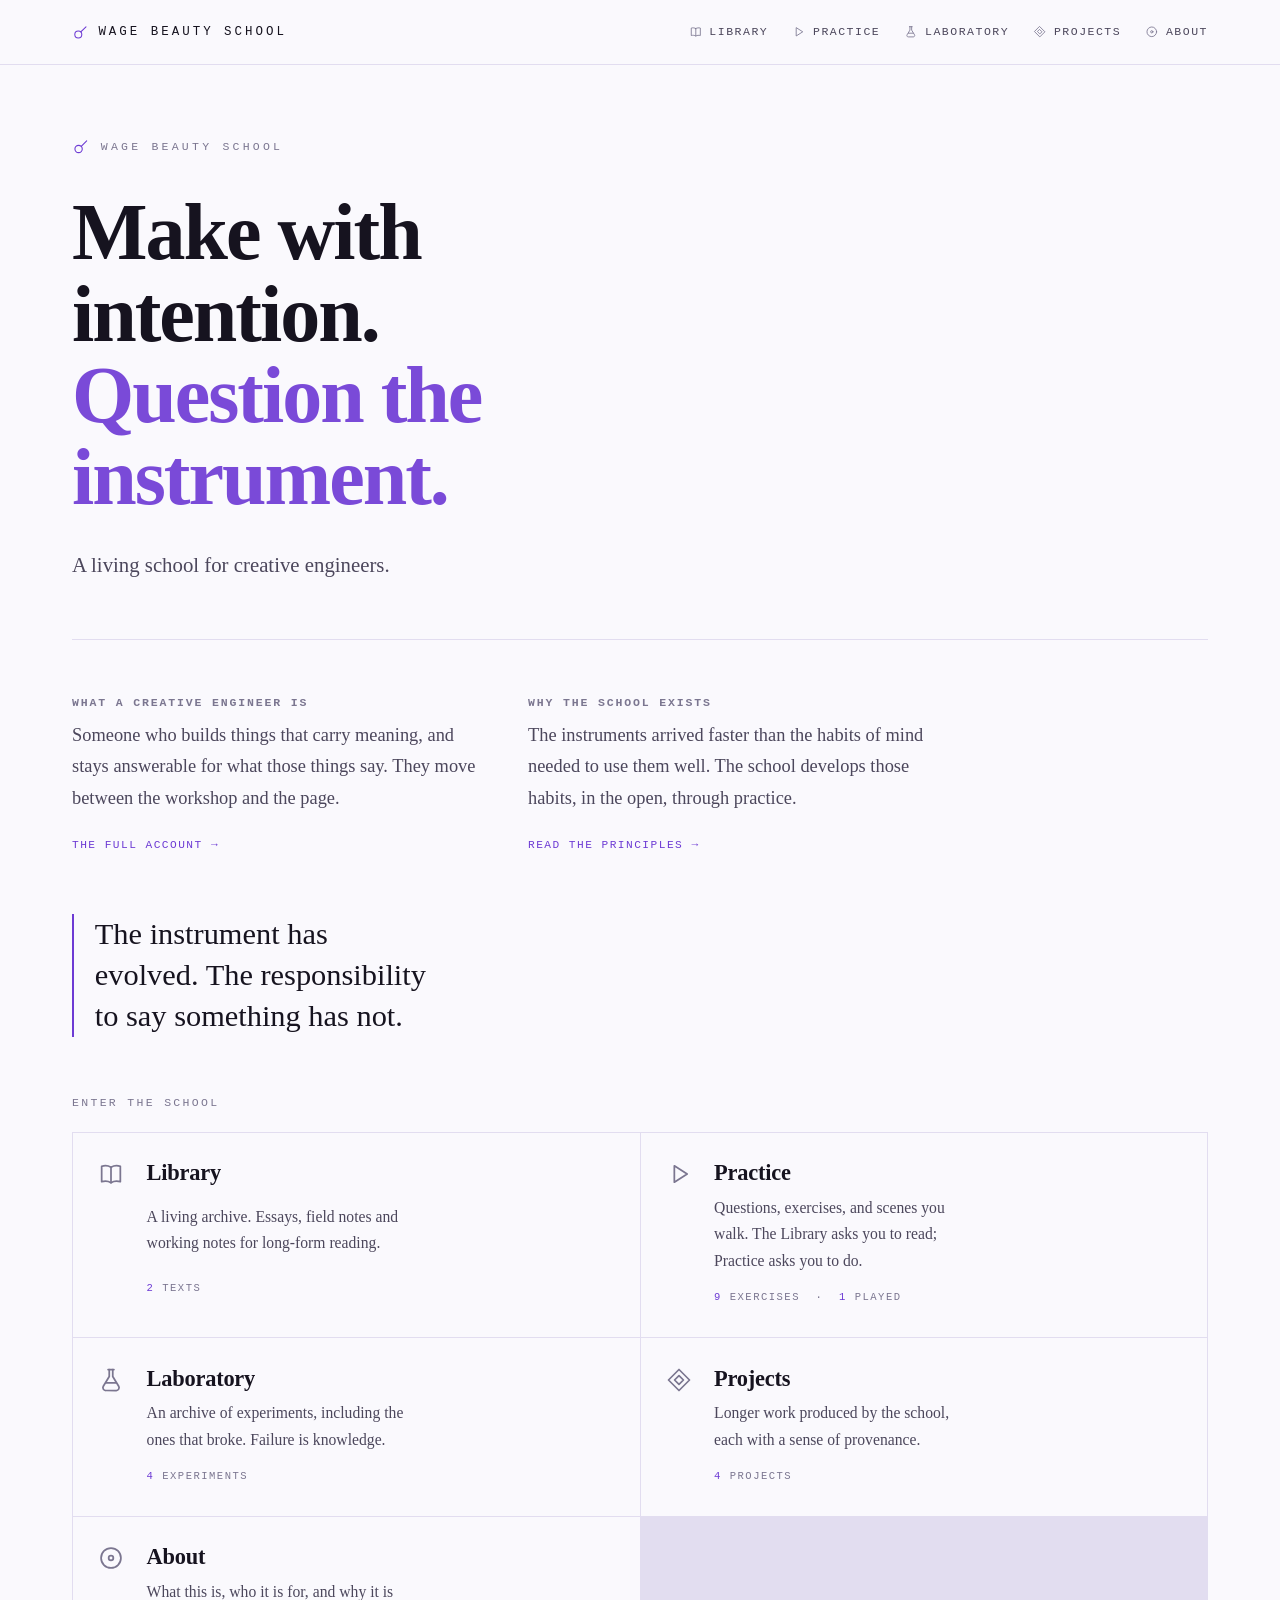
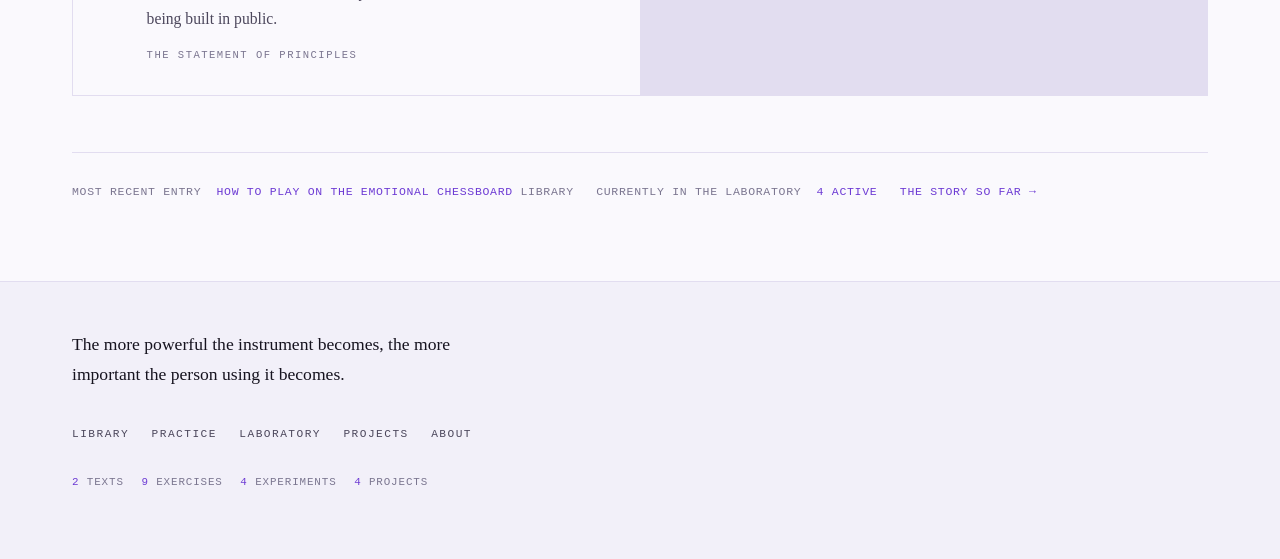
==== commit 815fb5fe: "The Second School: the first instrument A "played scene" — a small emotional-chessboard game. You ac" ====
--- a/index.html
+++ b/index.html
@@ -67,8 +67,8 @@
           <a class="room" href="practice.html">
             <span class="room__sigil"><svg class="sigil" aria-hidden="true"><use href="#s-practice"></use></svg></span>
             <h3 class="room__name">Practice</h3>
-            <p class="room__line">Questions and exercises. The Library asks you to read; Practice asks you to do.</p>
-            <p class="room__count"><b data-count="practice">&mdash;</b> exercises</p>
+            <p class="room__line">Questions, exercises, and scenes you walk. The Library asks you to read; Practice asks you to do.</p>
+            <p class="room__count"><b data-count="practice">&mdash;</b> exercises &nbsp;&middot;&nbsp; <b data-count="instruments">&mdash;</b> played</p>
           </a>
           <a class="room" href="laboratory.html">
             <span class="room__sigil"><svg class="sigil" aria-hidden="true"><use href="#s-laboratory"></use></svg></span>
--- a/css/style.css
+++ b/css/style.css
@@ -850,6 +850,302 @@
 .hall__depth a { color: var(--accent); text-decoration: none; }
 .hall__depth a:hover { text-decoration: underline; }
 .hall__depth b { color: var(--accent); font-weight: 400; }
+
+/* ---------- the instrument : a played scene ---------- */
+.scene {
+  display: grid;
+  gap: 2.5rem;
+  grid-template-columns: 1fr;
+  align-items: start;
+}
+@media (min-width: 60rem) {
+  .scene { grid-template-columns: 15rem minmax(0, 40rem); gap: 0 3.5rem; }
+  .scene__board { position: sticky; top: 5rem; }
+}
+
+.scene__board {
+  border: 1px solid var(--rule-strong);
+  border-radius: 1px;
+  padding: 1.1rem 1.2rem 1.3rem;
+  background: var(--paper-panel);
+}
+.scene__who {
+  font-family: var(--mono);
+  font-size: 0.66rem;
+  letter-spacing: 0.08em;
+  text-transform: uppercase;
+  color: var(--ink-faint);
+  margin: 0 0 1.1rem;
+  line-height: 1.5;
+}
+.scene__who b { color: var(--ink); }
+.scene__who span { color: var(--accent); }
+
+.mk { margin: 0 0 0.85rem; position: relative; }
+.mk:last-of-type { margin-bottom: 0; }
+.mk__label {
+  display: block;
+  font-family: var(--mono);
+  font-size: 0.6rem;
+  letter-spacing: 0.16em;
+  text-transform: uppercase;
+  color: var(--ink-faint);
+  margin-bottom: 0.25rem;
+}
+.mk__pips {
+  font-size: 0.9rem;
+  letter-spacing: 0.28em;
+  color: var(--accent);
+}
+.mk__slide {
+  display: block;
+  position: relative;
+  height: 3px;
+  background: var(--rule-strong);
+  margin: 0.55rem 0 0.4rem;
+}
+.mk__slide i {
+  position: absolute;
+  top: 50%;
+  width: 9px; height: 9px;
+  margin: -4.5px 0 0 -4.5px;
+  border-radius: 50%;
+  background: var(--accent);
+  transition: left var(--t);
+}
+.mk__poles {
+  display: flex;
+  justify-content: space-between;
+  font-family: var(--mono);
+  font-size: 0.56rem;
+  letter-spacing: 0.08em;
+  text-transform: uppercase;
+  color: var(--ink-faint);
+}
+.mk__delta {
+  position: absolute;
+  right: 0; top: 0;
+  font-family: var(--mono);
+  font-size: 0.6rem;
+  letter-spacing: 0.05em;
+  color: var(--accent);
+  animation: mkflash 1.4s ease forwards;
+}
+@keyframes mkflash { 0% { opacity: 0; } 12% { opacity: 1; } 70% { opacity: 1; } 100% { opacity: 0; } }
+.scene__live {
+  margin: 0.9rem 0 0;
+  font-family: var(--mono);
+  font-size: 0.58rem;
+  letter-spacing: 0.04em;
+  color: var(--ink-faint);
+  min-height: 1em;
+}
+
+.scene__stage { min-width: 0; }
+.scene__mark {
+  display: flex;
+  align-items: center;
+  gap: 0.55rem;
+  font-family: var(--mono);
+  font-size: 0.7rem;
+  letter-spacing: 0.16em;
+  text-transform: uppercase;
+  color: var(--ink-faint);
+  margin: 0 0 1.4rem;
+}
+.scene__mark .sigil { width: 1rem; height: 1rem; color: var(--accent); }
+.scene__title, .scene__set {
+  font-family: var(--serif);
+  font-weight: 600;
+  letter-spacing: -0.015em;
+  line-height: 1.1;
+}
+.scene__title { font-size: clamp(1.9rem, 5vw, 2.7rem); margin: 0 0 1.4rem; }
+.scene__set { font-size: 1.55rem; margin: 0 0 1.2rem; }
+.scene__progress {
+  font-family: var(--mono);
+  font-size: 0.62rem;
+  letter-spacing: 0.14em;
+  text-transform: uppercase;
+  color: var(--ink-faint);
+  margin: 0 0 1.6rem;
+}
+.scene__prompt {
+  font-family: var(--mono);
+  font-size: 0.72rem;
+  letter-spacing: 0.12em;
+  text-transform: uppercase;
+  color: var(--accent);
+  margin: 0 0 1rem;
+}
+.scene__prose { font-size: 1.12rem; }
+.scene__prose p { margin: 0 0 1em; }
+.scene__prose--result p:first-child { color: var(--ink); }
+
+.scene__temperament,
+.scene__aside {
+  border-left: 2px solid var(--accent-deep);
+  padding-left: 1.2rem;
+  margin: 1.8rem 0;
+  color: var(--ink-soft);
+}
+.scene__temperament b { color: var(--ink); }
+.scene__aside {
+  font-style: italic;
+  display: flex;
+  gap: 0.6rem;
+  align-items: baseline;
+}
+
+.opts { display: grid; gap: 0.6rem; margin-top: 1.8rem; }
+.opt {
+  text-align: left;
+  background: var(--paper-panel);
+  border: 1px solid var(--rule-strong);
+  border-radius: 1px;
+  padding: 0.9rem 1rem;
+  color: var(--ink);
+  font-family: var(--serif);
+  font-size: 1.02rem;
+  line-height: 1.4;
+  cursor: pointer;
+  position: relative;
+  transition: border-color var(--t), background var(--t), transform var(--t);
+}
+.opt:hover { border-color: var(--accent-weak); background: var(--paper-sink); }
+.opt:active { transform: translateY(1px); }
+.opt__label { display: block; }
+.opt__against, .opt__persona {
+  display: inline-block;
+  margin-top: 0.35rem;
+  font-family: var(--mono);
+  font-size: 0.58rem;
+  letter-spacing: 0.12em;
+  text-transform: uppercase;
+  color: var(--ink-faint);
+}
+.opt__persona { color: var(--accent); }
+
+.scene__go { margin-top: 2rem; }
+.scene__btn {
+  font-family: var(--mono);
+  font-size: 0.72rem;
+  letter-spacing: 0.16em;
+  text-transform: uppercase;
+  background: var(--accent-deep);
+  color: #fff;
+  border: 0;
+  border-radius: 1px;
+  padding: 0.7rem 1.3rem;
+  cursor: pointer;
+  transition: filter var(--t);
+}
+.scene__btn:hover { filter: brightness(1.12); }
+
+.jester {
+  border: 1px solid var(--rule-strong);
+  border-left: 2px solid var(--accent-deep);
+  border-radius: 1px;
+  padding: 1.3rem 1.4rem;
+  margin: 2.2rem 0;
+  background: var(--paper-panel);
+}
+.jester__who {
+  display: flex;
+  align-items: center;
+  gap: 0.55rem;
+  font-family: var(--mono);
+  font-size: 0.64rem;
+  letter-spacing: 0.16em;
+  text-transform: uppercase;
+  color: var(--ink-faint);
+  margin: 0 0 0.9rem;
+}
+.sigil--jester { width: 1rem; height: 1rem; color: var(--accent); }
+.jester p { font-style: italic; color: var(--ink-soft); margin: 0 0 0.8em; }
+.jester p:last-child { margin-bottom: 0; }
+.jester__q {
+  font-style: normal !important;
+  color: var(--ink) !important;
+  font-size: 1.08rem;
+  margin-top: 1rem !important;
+}
+
+.scene__passages {
+  margin-top: 2.4rem;
+  padding-top: 1.8rem;
+  border-top: 1px solid var(--rule);
+  display: grid;
+  gap: 0.7rem;
+}
+.scene__passage {
+  font-family: var(--mono);
+  font-size: 0.7rem;
+  letter-spacing: 0.1em;
+  text-transform: uppercase;
+  color: var(--accent);
+  text-decoration: none;
+  background: none;
+  border: 0;
+  padding: 0;
+  text-align: left;
+  cursor: pointer;
+}
+.scene__passage:hover { text-decoration: underline; }
+
+/* an interactive in a room listing */
+.instruments {
+  margin: 0 0 2.8rem;
+  padding-bottom: 2rem;
+  border-bottom: 1px solid var(--rule);
+}
+.instruments h2 {
+  font-family: var(--mono);
+  font-size: 0.72rem;
+  letter-spacing: 0.16em;
+  text-transform: uppercase;
+  color: var(--ink-faint);
+  margin: 0 0 1rem;
+}
+.instrument-card {
+  display: block;
+  text-decoration: none;
+  color: inherit;
+  border: 1px solid var(--rule-strong);
+  border-radius: 1px;
+  padding: 1.3rem 1.4rem;
+  background: var(--paper-panel);
+  transition: border-color var(--t), background var(--t);
+}
+.instrument-card:hover { border-color: var(--accent-weak); background: var(--paper-sink); }
+.instrument-card__tag {
+  display: flex;
+  align-items: center;
+  gap: 0.5rem;
+  font-family: var(--mono);
+  font-size: 0.62rem;
+  letter-spacing: 0.14em;
+  text-transform: uppercase;
+  color: var(--accent);
+  margin: 0 0 0.6rem;
+}
+.instrument-card__tag .sigil { width: 0.95rem; height: 0.95rem; }
+.instrument-card h3 { font-size: 1.35rem; margin: 0 0 0.35rem; }
+.instrument-card:hover h3 { color: var(--accent); }
+.instrument-card p { margin: 0; color: var(--ink-soft); font-size: 0.98rem; }
+.instrument-card__walked {
+  margin-top: 0.6rem !important;
+  font-family: var(--mono);
+  font-size: 0.6rem;
+  letter-spacing: 0.1em;
+  text-transform: uppercase;
+  color: var(--ink-faint) !important;
+}
+
+@media (prefers-reduced-motion: reduce) {
+  .mk__slide i, .mk__delta { transition: none; animation: none; }
+  .mk__delta { opacity: 1; }
+}
 
 /* ---------- utilities -------------------------------- */
 .stack > * + * { margin-top: var(--step); }
